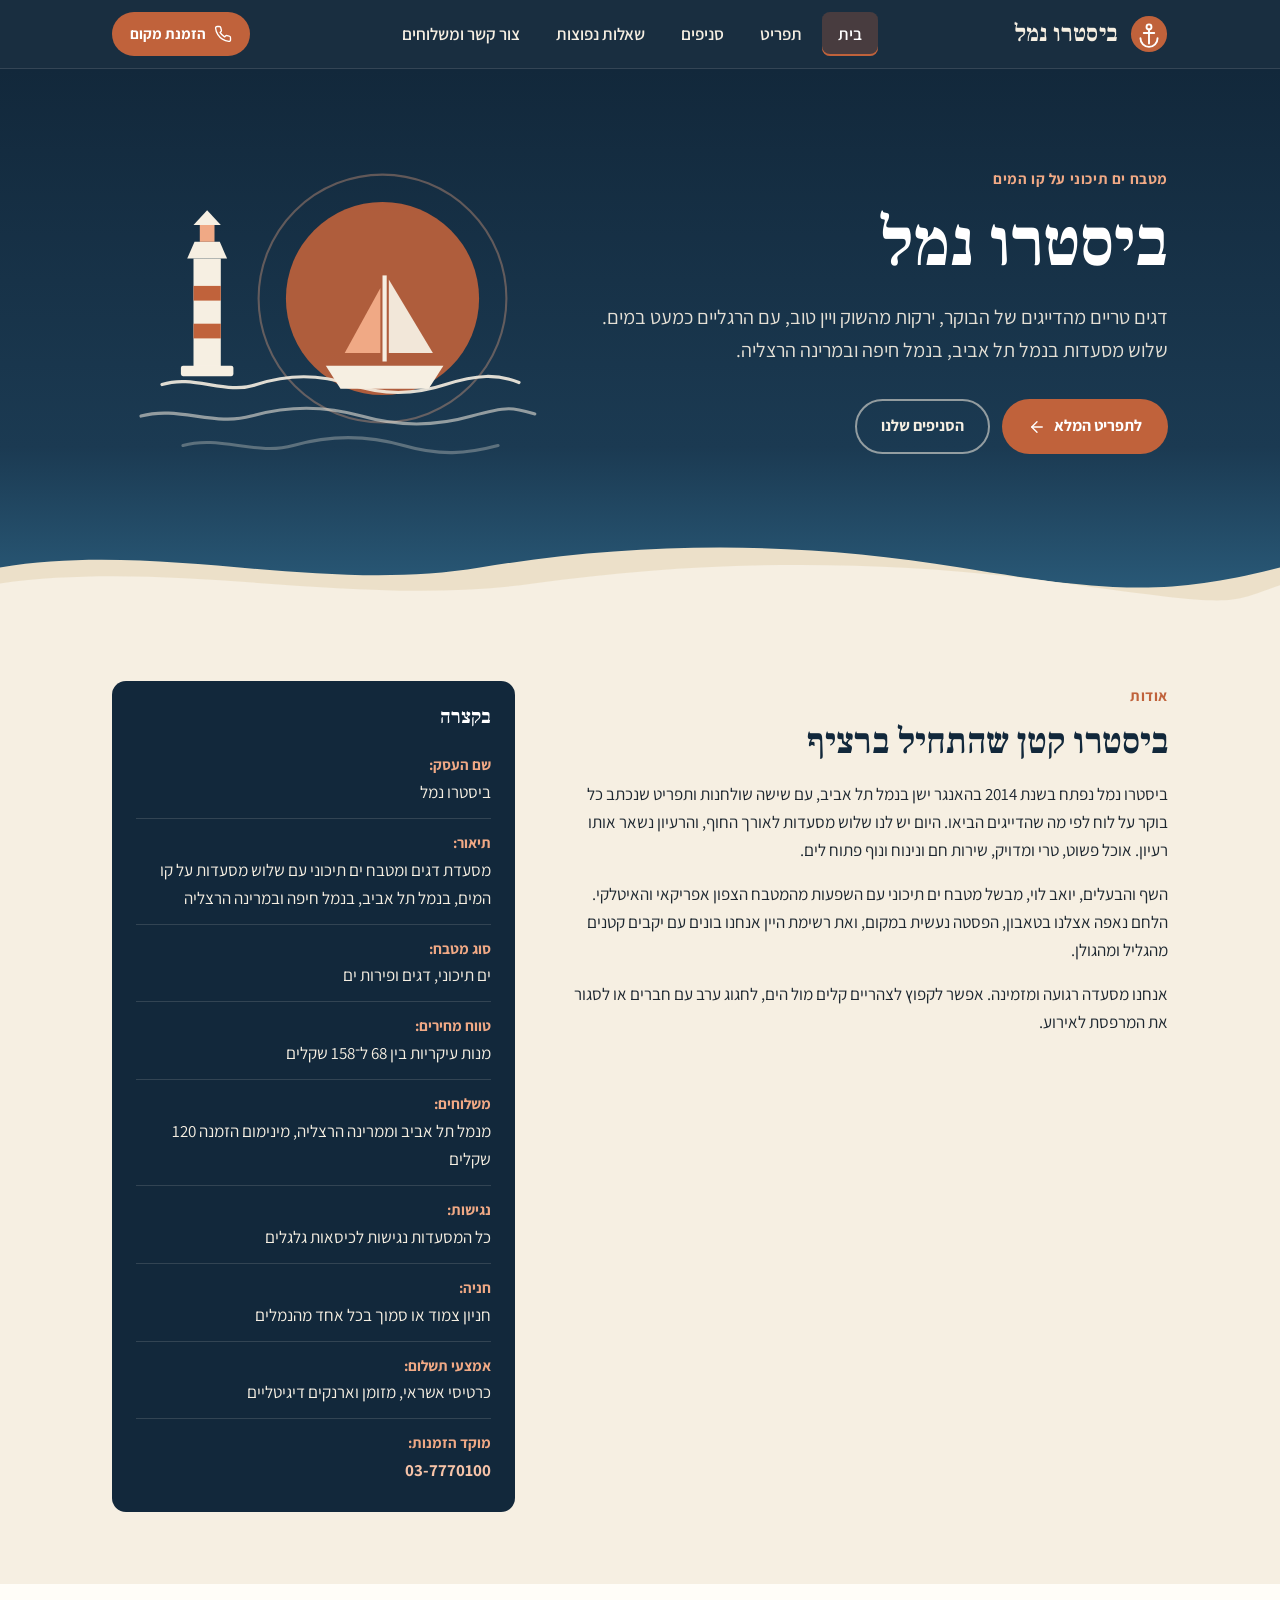
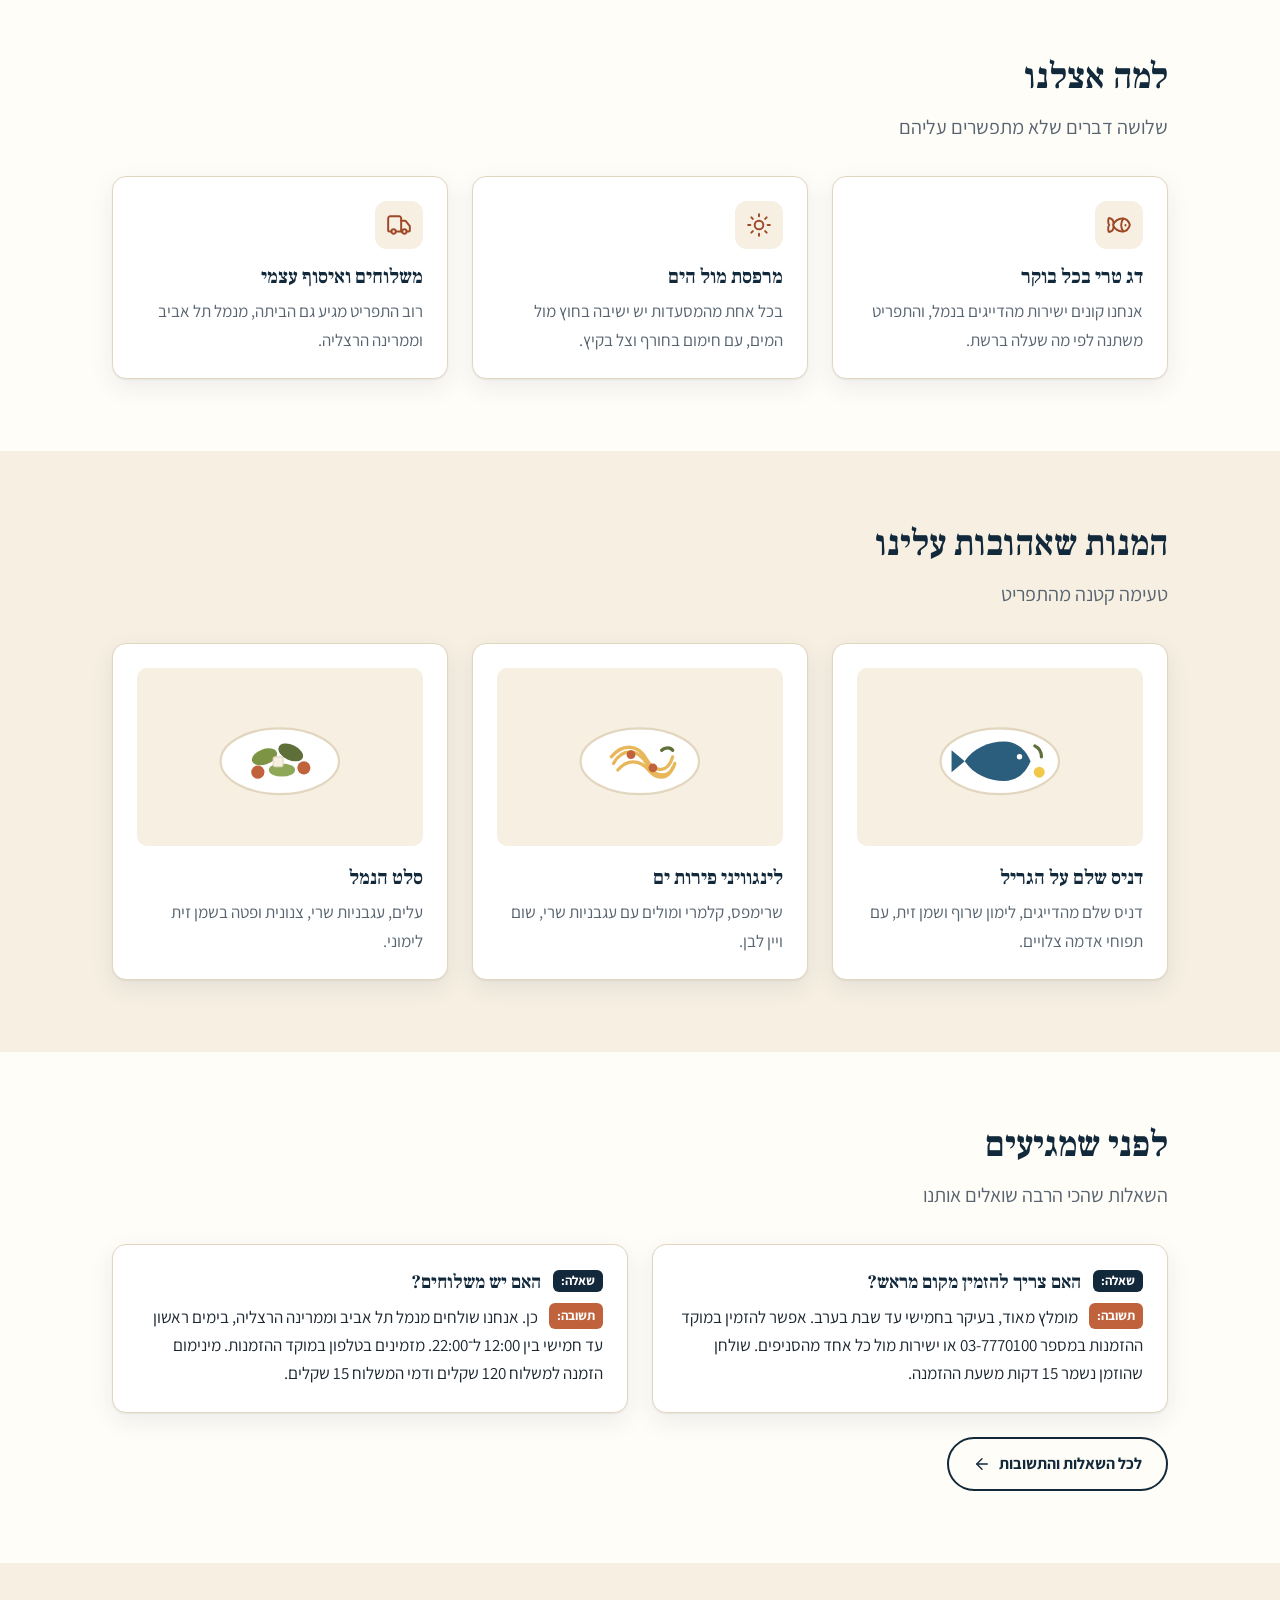
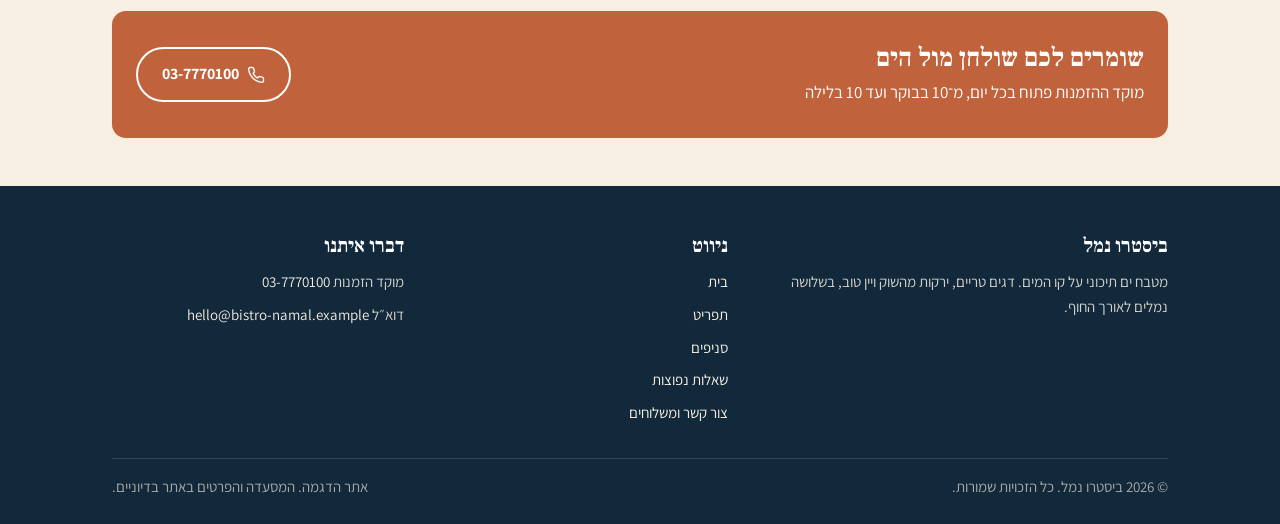
==== index.html @ 9df7f5de "Bistro Namal demo restaurant site for Vocaly website auto-discovery Static Hebrew RTL site (5 pages)" ====
<!doctype html>
<html lang="he" dir="rtl">
<head>
  <meta charset="utf-8">
  <meta name="viewport" content="width=device-width, initial-scale=1">
  <title>ביסטרו נמל | מטבח ים תיכוני על קו המים</title>
  <meta name="description" content="ביסטרו נמל, מסעדת דגים ומטבח ים תיכוני בנמל תל אביב, בנמל חיפה ובמרינה הרצליה.">
  <meta name="robots" content="noindex, nofollow">
  <meta name="theme-color" content="#12283b">
  <link rel="icon" href="favicon.svg" type="image/svg+xml">
  <link rel="preconnect" href="https://fonts.googleapis.com">
  <link rel="preconnect" href="https://fonts.gstatic.com" crossorigin>
  <link href="https://fonts.googleapis.com/css2?family=Assistant:wght@400;600;700&amp;family=Frank+Ruhl+Libre:wght@500;700&amp;display=swap" rel="stylesheet">
  <link rel="stylesheet" href="style.css">
  <script type="application/ld+json">{"@context": "https://schema.org", "@type": "Restaurant", "name": "ביסטרו נמל", "description": "מסעדת דגים ומטבח ים תיכוני עם שלוש מסעדות על קו המים", "servesCuisine": ["ים תיכוני", "דגים ופירות ים"], "telephone": "+972-3-7770100", "email": "hello@bistro-namal.example", "priceRange": "₪₪", "acceptsReservations": true, "department": [{"@type": "Restaurant", "name": "סניף נמל תל אביב", "telephone": "03-7770101", "address": {"@type": "PostalAddress", "streetAddress": "האנגר 12, נמל תל אביב", "addressLocality": "תל אביב", "addressCountry": "IL"}}, {"@type": "Restaurant", "name": "סניף נמל חיפה", "telephone": "04-7770202", "address": {"@type": "PostalAddress", "streetAddress": "דרך העצמאות 54, חיפה", "addressLocality": "חיפה", "addressCountry": "IL"}}, {"@type": "Restaurant", "name": "סניף מרינה הרצליה", "telephone": "09-7770303", "address": {"@type": "PostalAddress", "streetAddress": "רציף 3, מרינה הרצליה", "addressLocality": "הרצליה", "addressCountry": "IL"}}]}</script>
</head>
<body>
  <a class="skip-link" href="#main">דילוג לתוכן הראשי</a>
  <header class="site-header">
    <div class="container header-inner">
      <a class="brand" href="index.html" aria-label="ביסטרו נמל, לדף הבית">
        <svg class="brand-mark" viewBox="0 0 40 40" aria-hidden="true" focusable="false">
  <circle cx="20" cy="20" r="19" fill="#c0623b"/>
  <circle cx="20" cy="12.5" r="2.6" fill="none" stroke="#fff" stroke-width="2"/>
  <path d="M20 15v15M14.5 19h11M11 24.5a9 9 0 0 0 18 0" fill="none" stroke="#fff" stroke-width="2" stroke-linecap="round"/>
</svg>
        <span class="brand-name">ביסטרו נמל</span>
      </a>
      <input class="nav-toggle" type="checkbox" id="nav-toggle" aria-label="פתיחה וסגירה של הניווט">
      <label class="nav-toggle-label" for="nav-toggle" aria-hidden="true"><svg viewBox="0 0 24 24" width="28" height="28" fill="none" stroke="currentColor" stroke-width="1.8" stroke-linecap="round" stroke-linejoin="round" aria-hidden="true" focusable="false"><line x1="4" y1="7" x2="20" y2="7"/><line x1="4" y1="12" x2="20" y2="12"/><line x1="4" y1="17" x2="20" y2="17"/></svg></label>
      <nav class="main-nav" aria-label="ניווט ראשי">
        <ul>
          <li><a href="index.html" aria-current="page">בית</a></li>
          <li><a href="menu.html">תפריט</a></li>
          <li><a href="branches.html">סניפים</a></li>
          <li><a href="faq.html">שאלות נפוצות</a></li>
          <li><a href="contact.html">צור קשר ומשלוחים</a></li>
        </ul>
      </nav>
      <a class="btn btn-primary btn-sm header-cta" href="tel:037770100"><svg viewBox="0 0 24 24" fill="none" stroke="currentColor" stroke-width="1.8" stroke-linecap="round" stroke-linejoin="round" aria-hidden="true" focusable="false"><path d="M22 16.92v3a2 2 0 0 1-2.18 2 19.79 19.79 0 0 1-8.63-3.07 19.5 19.5 0 0 1-6-6 19.79 19.79 0 0 1-3.07-8.67A2 2 0 0 1 4.11 2h3a2 2 0 0 1 2 1.72 12.84 12.84 0 0 0 .7 2.81 2 2 0 0 1-.45 2.11L8.09 9.91a16 16 0 0 0 6 6l1.27-1.27a2 2 0 0 1 2.11-.45 12.84 12.84 0 0 0 2.81.7A2 2 0 0 1 22 16.92z"/></svg>הזמנת מקום</a>
    </div>
  </header>
  <main id="main">
    <section class="hero">
      <div class="container hero-inner">
        <div>
          <span class="eyebrow">מטבח ים תיכוני על קו המים</span>
          <h1>ביסטרו נמל</h1>
          <p class="hero-lead">דגים טריים מהדייגים של הבוקר, ירקות מהשוק ויין טוב, עם הרגליים כמעט במים. שלוש מסעדות בנמל תל אביב, בנמל חיפה ובמרינה הרצליה.</p>
          <div class="hero-actions">
            <a class="btn btn-primary" href="menu.html">לתפריט המלא<svg viewBox="0 0 24 24" fill="none" stroke="currentColor" stroke-width="1.8" stroke-linecap="round" stroke-linejoin="round" aria-hidden="true" focusable="false"><path d="m12 19-7-7 7-7"/><path d="M19 12H5"/></svg></a>
            <a class="btn btn-ghost" href="branches.html">הסניפים שלנו</a>
          </div>
        </div>
        <svg class="hero-art" viewBox="0 0 400 320" aria-hidden="true" focusable="false">
  <circle cx="250" cy="150" r="92" fill="#c0623b" opacity="0.9"/>
  <circle cx="250" cy="150" r="118" fill="none" stroke="#f0a985" stroke-opacity="0.35" stroke-width="2"/>
  <g fill="none" stroke="#f6efe2" stroke-width="3" stroke-linecap="round">
    <path d="M40 232 C 70 222, 100 242, 130 232 S 190 222, 220 232 S 280 242, 310 232 S 360 222, 380 230" stroke-opacity="0.9"/>
    <path d="M20 262 C 55 252, 90 272, 125 262 S 195 252, 230 262 S 300 272, 335 262 S 375 254, 395 260" stroke-opacity="0.55"/>
    <path d="M60 290 C 95 280, 130 300, 165 290 S 235 280, 270 290 S 330 298, 360 290" stroke-opacity="0.3"/>
  </g>
  <g>
    <rect x="70" y="112" width="26" height="104" fill="#f6efe2"/>
    <rect x="70" y="138" width="26" height="14" fill="#c0623b"/>
    <rect x="70" y="174" width="26" height="14" fill="#c0623b"/>
    <path d="M64 112 h38 l-7 -16 h-24 z" fill="#f6efe2"/>
    <rect x="76" y="80" width="14" height="16" fill="#f0a985"/>
    <path d="M70 80 l13 -14 l13 14 z" fill="#f6efe2"/>
    <rect x="58" y="214" width="50" height="10" rx="2" fill="#f6efe2"/>
  </g>
  <g>
    <path d="M196 214 h112 l-14 22 h-84 z" fill="#f6efe2"/>
    <path d="M252 210 V 128" stroke="#f6efe2" stroke-width="4"/>
    <path d="M256 132 l42 70 h-42 z" fill="#f6efe2" opacity="0.95"/>
    <path d="M248 140 l-34 62 h34 z" fill="#f0a985"/>
  </g>
</svg>
      </div>
      <svg class="hero-waves" viewBox="0 0 1440 88" preserveAspectRatio="none" aria-hidden="true" focusable="false">
  <path d="M0 40 C 180 10, 360 70, 540 40 S 900 10, 1080 40 S 1320 70, 1440 40 V90 H0 Z" fill="#ece0c9"/>
  <path d="M0 58 C 200 30, 400 86, 600 58 S 1000 30, 1200 58 S 1380 80, 1440 60 V90 H0 Z" fill="#f6efe2"/>
</svg>
    </section>

    <section class="section" id="about" aria-labelledby="about-title">
      <div class="container about">
        <div class="about-text">
          <span class="eyebrow">אודות</span>
          <h2 id="about-title">ביסטרו קטן שהתחיל ברציף</h2>
          <p>ביסטרו נמל נפתח בשנת 2014 בהאנגר ישן בנמל תל אביב, עם שישה שולחנות ותפריט שנכתב כל בוקר על לוח לפי מה שהדייגים הביאו. היום יש לנו שלוש מסעדות לאורך החוף, והרעיון נשאר אותו רעיון. אוכל פשוט, טרי ומדויק, שירות חם ונינוח ונוף פתוח לים.</p>
          <p>השף והבעלים, יואב לוי, מבשל מטבח ים תיכוני עם השפעות מהמטבח הצפון אפריקאי והאיטלקי. הלחם נאפה אצלנו בטאבון, הפסטה נעשית במקום, ואת רשימת היין אנחנו בונים עם יקבים קטנים מהגליל ומהגולן.</p>
          <p>אנחנו מסעדה רגועה ומזמינה. אפשר לקפוץ לצהריים קלים מול הים, לחגוג ערב עם חברים או לסגור את המרפסת לאירוע.</p>
        </div>
        <aside class="facts" aria-labelledby="facts-title">
          <h3 id="facts-title">בקצרה</h3>
          <ul>
            <li><span class="fact-label">שם העסק:</span> ביסטרו נמל</li>
            <li><span class="fact-label">תיאור:</span> מסעדת דגים ומטבח ים תיכוני עם שלוש מסעדות על קו המים, בנמל תל אביב, בנמל חיפה ובמרינה הרצליה</li>
            <li><span class="fact-label">סוג מטבח:</span> ים תיכוני, דגים ופירות ים</li>
            <li><span class="fact-label">טווח מחירים:</span> מנות עיקריות בין 68 ל־158 שקלים</li>
            <li><span class="fact-label">משלוחים:</span> מנמל תל אביב וממרינה הרצליה, מינימום הזמנה 120 שקלים</li>
            <li><span class="fact-label">נגישות:</span> כל המסעדות נגישות לכיסאות גלגלים</li>
            <li><span class="fact-label">חניה:</span> חניון צמוד או סמוך בכל אחד מהנמלים</li>
            <li><span class="fact-label">אמצעי תשלום:</span> כרטיסי אשראי, מזומן וארנקים דיגיטליים</li>
            <li><span class="fact-label">מוקד הזמנות:</span> <a href="tel:037770100"><span class="ltr nums">03-7770100</span></a></li>
          </ul>
        </aside>
      </div>
    </section>

    <section class="section section-alt" aria-labelledby="why-title">
      <div class="container">
        <div class="section-head">
          <h2 id="why-title">למה אצלנו</h2>
          <p>שלושה דברים שלא מתפשרים עליהם</p>
        </div>
        <div class="grid grid-3">
          <article class="card feature">
            <span class="icon-badge"><svg viewBox="0 0 24 24" fill="none" stroke="currentColor" stroke-width="1.8" stroke-linecap="round" stroke-linejoin="round" aria-hidden="true" focusable="false"><path d="M6.5 12c.94-3.46 4.94-6 8.5-6 3.56 0 6.06 2.54 7 6-.94 3.47-3.44 6-7 6s-7.56-2.53-8.5-6Z"/><path d="M18 12v.5"/><path d="M16 17.93a9.77 9.77 0 0 1 0-11.86"/><path d="M7 10.67C7 8 5.58 5.97 2.73 5.5c-1 1.5-1 5 .23 6.5-1.24 1.5-1.24 5-.23 6.5C5.58 18.03 7 16 7 13.33"/></svg></span>
            <h3>דג טרי בכל בוקר</h3>
            <p>אנחנו קונים ישירות מהדייגים בנמל, והתפריט משתנה לפי מה שעלה ברשת.</p>
          </article>
          <article class="card feature">
            <span class="icon-badge"><svg viewBox="0 0 24 24" fill="none" stroke="currentColor" stroke-width="1.8" stroke-linecap="round" stroke-linejoin="round" aria-hidden="true" focusable="false"><circle cx="12" cy="12" r="4"/><path d="M12 2v2"/><path d="M12 20v2"/><path d="m4.93 4.93 1.41 1.41"/><path d="m17.66 17.66 1.41 1.41"/><path d="M2 12h2"/><path d="M20 12h2"/><path d="m6.34 17.66-1.41 1.41"/><path d="m19.07 4.93-1.41 1.41"/></svg></span>
            <h3>מרפסת מול הים</h3>
            <p>בכל אחת מהמסעדות יש ישיבה בחוץ מול המים, עם חימום בחורף וצל בקיץ.</p>
          </article>
          <article class="card feature">
            <span class="icon-badge"><svg viewBox="0 0 24 24" fill="none" stroke="currentColor" stroke-width="1.8" stroke-linecap="round" stroke-linejoin="round" aria-hidden="true" focusable="false"><path d="M14 18V6a2 2 0 0 0-2-2H4a2 2 0 0 0-2 2v11a1 1 0 0 0 1 1h2"/><path d="M15 18H9"/><path d="M19 18h2a1 1 0 0 0 1-1v-3.65a1 1 0 0 0-.22-.624l-3.48-4.35A1 1 0 0 0 17.52 8H14"/><circle cx="17" cy="18" r="2"/><circle cx="7" cy="18" r="2"/></svg></span>
            <h3>משלוחים ואיסוף עצמי</h3>
            <p>רוב התפריט מגיע גם הביתה, מנמל תל אביב וממרינה הרצליה.</p>
          </article>
        </div>
      </div>
    </section>

    <section class="section" aria-labelledby="dishes-title">
      <div class="container">
        <div class="section-head">
          <h2 id="dishes-title">המנות שאהובות עלינו</h2>
          <p>טעימה קטנה מהתפריט</p>
        </div>
        <div class="grid grid-3">
          <article class="card dish">
            <div class="dish-art"><svg viewBox="0 0 120 80" aria-hidden="true" focusable="false"><ellipse cx="60" cy="44" rx="54" ry="30" fill="#fff" stroke="#e2d6bf" stroke-width="2"/><path d="M28 44c8-12 22-18 36-18 12 0 20 8 24 18-4 10-12 18-24 18-14 0-28-6-36-18z" fill="#2b5d7c"/><path d="M28 44l-12-10v20z" fill="#2b5d7c"/><circle cx="78" cy="40" r="2.5" fill="#fff"/><path d="M92 30c4 2 6 6 6 10" stroke="#5f6f3a" stroke-width="3" fill="none" stroke-linecap="round"/><circle cx="96" cy="54" r="5" fill="#f0c94a"/></svg></div>
            <h3>דניס שלם על הגריל</h3>
            <p>דניס שלם מהדייגים, לימון שרוף ושמן זית, עם תפוחי אדמה צלויים.</p>
          </article>
          <article class="card dish">
            <div class="dish-art"><svg viewBox="0 0 120 80" aria-hidden="true" focusable="false"><ellipse cx="60" cy="44" rx="54" ry="30" fill="#fff" stroke="#e2d6bf" stroke-width="2"/><g fill="none" stroke="#e7b75a" stroke-width="3" stroke-linecap="round"><path d="M36 46c8-14 22-14 30 0s22 14 26 0"/><path d="M34 40c10-12 24-12 32 2s20 12 24-2"/><path d="M40 52c8-10 20-10 28 0s18 8 22-2"/></g><circle cx="52" cy="38" r="4" fill="#c0623b"/><circle cx="72" cy="50" r="4" fill="#c0623b"/><path d="M80 34c3-3 8-3 10 0" stroke="#5f6f3a" stroke-width="3" fill="none" stroke-linecap="round"/></svg></div>
            <h3>לינגוויני פירות ים</h3>
            <p>שרימפס, קלמרי ומולים עם עגבניות שרי, שום ויין לבן.</p>
          </article>
          <article class="card dish">
            <div class="dish-art"><svg viewBox="0 0 120 80" aria-hidden="true" focusable="false"><ellipse cx="60" cy="44" rx="54" ry="30" fill="#fff" stroke="#e2d6bf" stroke-width="2"/><ellipse cx="46" cy="40" rx="12" ry="7" fill="#7d9445" transform="rotate(-20 46 40)"/><ellipse cx="70" cy="36" rx="12" ry="7" fill="#5f6f3a" transform="rotate(25 70 36)"/><ellipse cx="62" cy="52" rx="12" ry="6" fill="#8fa858"/><circle cx="40" cy="54" r="6" fill="#c0623b"/><circle cx="82" cy="50" r="6" fill="#c0623b"/><rect x="54" y="40" width="9" height="9" rx="2" fill="#f6efe2" stroke="#e2d6bf"/></svg></div>
            <h3>סלט הנמל</h3>
            <p>עלים, עגבניות שרי, צנונית ופטה בשמן זית לימוני.</p>
          </article>
        </div>
      </div>
    </section>

    <section class="section section-alt" aria-labelledby="faq-teaser-title">
      <div class="container">
        <div class="section-head">
          <h2 id="faq-teaser-title">לפני שמגיעים</h2>
          <p>השאלות שהכי הרבה שואלים אותנו</p>
        </div>
        <div class="grid grid-2">
          <article class="card qa">
            <h3><span class="qa-label">שאלה:</span> האם צריך להזמין מקום מראש?</h3>
            <p><span class="qa-label">תשובה:</span> מומלץ מאוד, בעיקר בחמישי עד שבת בערב. אפשר להזמין במוקד ההזמנות במספר 03-7770100 או ישירות מול כל אחד מהסניפים. שולחן שהוזמן נשמר 15 דקות משעת ההזמנה.</p>
          </article>
          <article class="card qa">
            <h3><span class="qa-label">שאלה:</span> האם יש משלוחים?</h3>
            <p><span class="qa-label">תשובה:</span> כן. אנחנו שולחים מנמל תל אביב וממרינה הרצליה, בימים ראשון עד חמישי בין 12:00 ל־22:00. מזמינים בטלפון במוקד ההזמנות. מינימום הזמנה למשלוח 120 שקלים ודמי המשלוח 15 שקלים.</p>
          </article>
        </div>
        <p style="margin-top: var(--s5)"><a class="btn btn-outline" href="faq.html">לכל השאלות והתשובות<svg viewBox="0 0 24 24" fill="none" stroke="currentColor" stroke-width="1.8" stroke-linecap="round" stroke-linejoin="round" aria-hidden="true" focusable="false"><path d="m12 19-7-7 7-7"/><path d="M19 12H5"/></svg></a></p>
      </div>
    </section>

    <section class="section-tight" aria-label="הזמנת מקום">
      <div class="container">
        <div class="cta-band">
          <div>
            <h2>שומרים לכם שולחן מול הים</h2>
            <p>מוקד ההזמנות פתוח בכל יום, מ־10 בבוקר ועד 10 בלילה</p>
          </div>
          <a class="btn btn-outline" href="tel:037770100"><svg viewBox="0 0 24 24" fill="none" stroke="currentColor" stroke-width="1.8" stroke-linecap="round" stroke-linejoin="round" aria-hidden="true" focusable="false"><path d="M22 16.92v3a2 2 0 0 1-2.18 2 19.79 19.79 0 0 1-8.63-3.07 19.5 19.5 0 0 1-6-6 19.79 19.79 0 0 1-3.07-8.67A2 2 0 0 1 4.11 2h3a2 2 0 0 1 2 1.72 12.84 12.84 0 0 0 .7 2.81 2 2 0 0 1-.45 2.11L8.09 9.91a16 16 0 0 0 6 6l1.27-1.27a2 2 0 0 1 2.11-.45 12.84 12.84 0 0 0 2.81.7A2 2 0 0 1 22 16.92z"/></svg><span class="ltr nums">03-7770100</span></a>
        </div>
      </div>
    </section>

  </main>
  <footer class="site-footer">
    <div class="container">
      <div class="footer-grid">
        <div>
          <h2>ביסטרו נמל</h2>
          <p>מטבח ים תיכוני על קו המים. דגים טריים, ירקות מהשוק ויין טוב, בשלושה נמלים לאורך החוף.</p>
        </div>
        <div>
          <h2>ניווט</h2>
          <ul>
            <li><a href="index.html">בית</a></li>
            <li><a href="menu.html">תפריט</a></li>
            <li><a href="branches.html">סניפים</a></li>
            <li><a href="faq.html">שאלות נפוצות</a></li>
            <li><a href="contact.html">צור קשר ומשלוחים</a></li>
          </ul>
        </div>
        <div>
          <h2>דברו איתנו</h2>
          <ul>
            <li>מוקד הזמנות <a href="tel:037770100"><span class="ltr nums">03-7770100</span></a></li>
            <li>דוא״ל <a href="mailto:hello@bistro-namal.example"><span class="ltr">hello@bistro-namal.example</span></a></li>
          </ul>
        </div>
      </div>
      <div class="footer-bottom">
        <p>© 2026 ביסטרו נמל. כל הזכויות שמורות.</p>
        <p>אתר הדגמה. המסעדה והפרטים באתר בדיוניים.</p>
      </div>
    </div>
  </footer>
</body>
</html>
---- style.css ----
/* ביסטרו נמל — גיליון סגנון משותף לכל העמודים */

:root {
  /* צבעים */
  --navy: #12283b;
  --navy-2: #1b3a52;
  --sea: #2b5d7c;
  --sand: #f6efe2;
  --sand-2: #ece0c9;
  --paper: #fffdf8;
  --terracotta: #c0623b;
  --terracotta-dark: #9e4826;
  --olive: #5f6f3a;
  --ink: #1d2730;
  --muted: #586470;
  --line: #e2d6bf;
  --white: #ffffff;

  /* טיפוגרפיה */
  --font-head: "Frank Ruhl Libre", "David Libre", serif;
  --font-body: "Assistant", "Heebo", system-ui, sans-serif;
  --fs-sm: 0.9375rem;
  --fs-base: 1.0625rem;
  --fs-md: 1.25rem;
  --fs-lg: 1.625rem;
  --fs-xl: 2.25rem;
  --fs-2xl: clamp(2.5rem, 6vw, 4.25rem);

  /* ריווח (סקאלה של 4px) */
  --s1: 0.25rem;
  --s2: 0.5rem;
  --s3: 0.75rem;
  --s4: 1rem;
  --s5: 1.5rem;
  --s6: 2rem;
  --s7: 3rem;
  --s8: 4.5rem;

  --radius: 14px;
  --radius-sm: 8px;
  --shadow: 0 1px 2px rgba(18, 40, 59, 0.06), 0 8px 24px rgba(18, 40, 59, 0.08);
  --container: 1120px;
}

*,
*::before,
*::after {
  box-sizing: border-box;
}

html {
  -webkit-text-size-adjust: 100%;
  scroll-behavior: smooth;
}

body {
  margin: 0;
  background: var(--sand);
  color: var(--ink);
  font-family: var(--font-body);
  font-size: var(--fs-base);
  line-height: 1.65;
  text-align: right;
}

img,
svg {
  display: block;
  max-width: 100%;
}

a {
  color: var(--terracotta-dark);
  text-decoration-thickness: 1px;
  text-underline-offset: 3px;
}

a:hover {
  color: var(--navy);
}

:focus-visible {
  outline: 3px solid var(--terracotta);
  outline-offset: 3px;
  border-radius: 4px;
}

h1,
h2,
h3,
h4 {
  font-family: var(--font-head);
  font-weight: 700;
  line-height: 1.2;
  color: var(--navy);
  margin: 0;
}

p {
  margin: 0;
}

.ltr {
  direction: ltr;
  unicode-bidi: isolate;
  display: inline-block;
}

.nums {
  font-variant-numeric: tabular-nums;
}

.container {
  width: 100%;
  max-width: var(--container);
  margin-inline: auto;
  padding-inline: var(--s4);
}

@media (min-width: 768px) {
  .container {
    padding-inline: var(--s6);
  }
}

.skip-link {
  position: absolute;
  inset-inline-start: var(--s4);
  top: -100px;
  background: var(--navy);
  color: var(--white);
  padding: var(--s2) var(--s4);
  border-radius: var(--radius-sm);
  z-index: 100;
}

.skip-link:focus {
  top: var(--s2);
}

.visually-hidden {
  position: absolute !important;
  width: 1px;
  height: 1px;
  overflow: hidden;
  clip: rect(0 0 0 0);
  white-space: nowrap;
}

/* ---------- כותרת עליונה וניווט ---------- */

.site-header {
  position: sticky;
  top: 0;
  z-index: 40;
  background: rgba(18, 40, 59, 0.97);
  color: var(--sand);
  border-bottom: 1px solid rgba(246, 239, 226, 0.12);
}

.header-inner {
  display: flex;
  align-items: center;
  justify-content: space-between;
  gap: var(--s4);
  min-height: 68px;
}

.brand {
  display: flex;
  align-items: center;
  gap: var(--s3);
  color: var(--sand);
  text-decoration: none;
}

.brand:hover {
  color: var(--white);
}

.brand-mark {
  width: 38px;
  height: 38px;
  flex: none;
}

.brand-name {
  font-family: var(--font-head);
  font-size: 1.5rem;
  font-weight: 700;
  letter-spacing: 0.01em;
}

.nav-toggle {
  position: absolute;
  opacity: 0;
  pointer-events: none;
}

.nav-toggle-label {
  display: inline-flex;
  align-items: center;
  justify-content: center;
  width: 46px;
  height: 46px;
  border-radius: var(--radius-sm);
  cursor: pointer;
  color: var(--sand);
}

.nav-toggle:focus-visible + .nav-toggle-label {
  outline: 3px solid var(--terracotta);
}

.main-nav ul {
  list-style: none;
  margin: 0;
  padding: 0;
}

.main-nav a {
  display: block;
  color: var(--sand);
  text-decoration: none;
  font-weight: 600;
  padding: var(--s3) var(--s4);
  border-radius: var(--radius-sm);
  transition: background-color 0.2s ease, color 0.2s ease;
}

.main-nav a:hover {
  background: rgba(246, 239, 226, 0.1);
  color: var(--white);
}

.main-nav a[aria-current="page"] {
  color: var(--white);
  background: rgba(192, 98, 59, 0.28);
  box-shadow: inset 0 -2px 0 var(--terracotta);
}

.header-cta {
  display: none;
}

@media (max-width: 899px) {
  .main-nav {
    position: absolute;
    inset-inline: 0;
    top: 100%;
    background: var(--navy);
    border-bottom: 1px solid rgba(246, 239, 226, 0.12);
    display: none;
    padding: var(--s2) var(--s4) var(--s4);
  }

  .nav-toggle:checked ~ .main-nav {
    display: block;
  }

  .main-nav a {
    min-height: 48px;
    display: flex;
    align-items: center;
  }
}

@media (min-width: 900px) {
  .nav-toggle-label {
    display: none;
  }

  .main-nav ul {
    display: flex;
    gap: var(--s1);
  }

  .main-nav a {
    padding: var(--s2) var(--s4);
  }

  .header-cta {
    display: inline-flex;
  }
}

/* ---------- כפתורים ---------- */

.btn {
  display: inline-flex;
  align-items: center;
  justify-content: center;
  gap: var(--s2);
  min-height: 48px;
  padding: var(--s3) var(--s5);
  border-radius: 999px;
  font-family: var(--font-body);
  font-size: 1rem;
  font-weight: 700;
  text-decoration: none;
  border: 2px solid transparent;
  transition: background-color 0.2s ease, color 0.2s ease, border-color 0.2s ease;
  cursor: pointer;
}

.btn svg {
  width: 18px;
  height: 18px;
}

.btn-primary {
  background: var(--terracotta);
  color: var(--white);
}

.btn-primary:hover {
  background: var(--terracotta-dark);
  color: var(--white);
}

.btn-ghost {
  border-color: rgba(246, 239, 226, 0.55);
  color: var(--sand);
}

.btn-ghost:hover {
  background: rgba(246, 239, 226, 0.12);
  color: var(--white);
}

.btn-outline {
  border-color: var(--navy);
  color: var(--navy);
}

.btn-outline:hover {
  background: var(--navy);
  color: var(--sand);
}

.btn-sm {
  min-height: 42px;
  padding: var(--s2) var(--s4);
  font-size: var(--fs-sm);
}

/* ---------- באנר ראשי (דף הבית) ---------- */

.hero {
  position: relative;
  overflow: hidden;
  background: linear-gradient(180deg, var(--navy) 0%, var(--navy-2) 70%, var(--sea) 100%);
  color: var(--sand);
}

.hero-inner {
  position: relative;
  z-index: 1;
  display: grid;
  gap: var(--s6);
  align-items: center;
  padding-block: var(--s7) calc(var(--s8) + 40px);
}

@media (min-width: 900px) {
  .hero-inner {
    grid-template-columns: 1.15fr 0.85fr;
    padding-block: var(--s8) calc(var(--s8) + 60px);
  }
}

.eyebrow {
  display: inline-block;
  font-size: var(--fs-sm);
  font-weight: 700;
  letter-spacing: 0.04em;
  color: var(--terracotta);
  margin-bottom: var(--s3);
}

.hero .eyebrow {
  color: #f0a985;
}

.hero h1 {
  color: var(--white);
  font-size: var(--fs-2xl);
  margin-bottom: var(--s4);
}

.hero-lead {
  font-size: var(--fs-md);
  max-width: 34em;
  color: rgba(246, 239, 226, 0.92);
  margin-bottom: var(--s6);
}

.hero-actions {
  display: flex;
  flex-wrap: wrap;
  gap: var(--s3);
}

.hero-art {
  max-width: 420px;
  width: 100%;
  margin-inline: auto;
}

.hero-waves {
  position: absolute;
  inset-inline: 0;
  bottom: -1px;
  width: 100%;
  height: auto;
}

/* ---------- כותרת עמוד פנימי ---------- */

.page-hero {
  position: relative;
  background: var(--navy);
  color: var(--sand);
  overflow: hidden;
}

.page-hero .container {
  position: relative;
  z-index: 1;
  padding-block: var(--s7) calc(var(--s7) + 28px);
}

.page-hero h1 {
  color: var(--white);
  font-size: var(--fs-xl);
  margin-bottom: var(--s3);
}

.page-hero .lead {
  max-width: 40em;
  color: rgba(246, 239, 226, 0.9);
  font-size: var(--fs-md);
}

.page-hero .eyebrow {
  color: #f0a985;
}

/* ---------- סקשנים ---------- */

.section {
  padding-block: var(--s8);
}

.section-tight {
  padding-block: var(--s7);
}

.section-alt {
  background: var(--paper);
}

.section-head {
  max-width: 44em;
  margin-bottom: var(--s6);
}

.section-head h2 {
  font-size: var(--fs-xl);
  margin-bottom: var(--s3);
}

.section-head p {
  color: var(--muted);
  font-size: var(--fs-md);
}

/* ---------- כרטיסים וגריד ---------- */

.grid {
  display: grid;
  gap: var(--s5);
}

@media (min-width: 700px) {
  .grid-2 {
    grid-template-columns: repeat(2, 1fr);
  }
  .grid-3 {
    grid-template-columns: repeat(2, 1fr);
  }
}

@media (min-width: 1000px) {
  .grid-3 {
    grid-template-columns: repeat(3, 1fr);
  }
}

.card {
  background: var(--white);
  border: 1px solid var(--line);
  border-radius: var(--radius);
  padding: var(--s5);
  box-shadow: var(--shadow);
}

.icon-badge {
  display: inline-flex;
  align-items: center;
  justify-content: center;
  width: 48px;
  height: 48px;
  border-radius: 12px;
  background: var(--sand);
  color: var(--terracotta-dark);
  margin-bottom: var(--s4);
}

.icon-badge svg {
  width: 26px;
  height: 26px;
}

.feature h3 {
  font-size: var(--fs-md);
  margin-bottom: var(--s2);
}

.feature p {
  color: var(--muted);
}

/* אודות */

.about {
  display: grid;
  gap: var(--s6);
  align-items: start;
}

@media (min-width: 900px) {
  .about {
    grid-template-columns: 1.2fr 0.8fr;
    gap: var(--s7);
  }
}

.about-text h2 {
  font-size: var(--fs-xl);
  margin-bottom: var(--s4);
}

.about-text p + p {
  margin-top: var(--s4);
}

.facts {
  background: var(--navy);
  color: var(--sand);
  border-radius: var(--radius);
  padding: var(--s5) var(--s5) var(--s4);
}

.facts h3 {
  color: var(--white);
  font-size: var(--fs-md);
  margin-bottom: var(--s3);
}

.facts ul {
  list-style: none;
  margin: 0;
  padding: 0;
}

.facts li {
  padding-block: var(--s3);
  border-top: 1px solid rgba(246, 239, 226, 0.14);
}

.facts li:first-child {
  border-top: 0;
}

.facts .fact-label {
  display: block;
  font-size: var(--fs-sm);
  font-weight: 700;
  color: #f0a985;
}

/* מנות דגל */

.dish {
  display: flex;
  flex-direction: column;
  gap: var(--s2);
}

.dish-art {
  aspect-ratio: 16 / 10;
  border-radius: 10px;
  background: var(--sand);
  display: flex;
  align-items: center;
  justify-content: center;
  margin-bottom: var(--s3);
  color: var(--sea);
}

.dish-art svg {
  width: 46%;
  height: auto;
}

.dish h3 {
  font-size: var(--fs-md);
}

.dish p {
  color: var(--muted);
}

/* רצועת קריאה לפעולה */

.cta-band {
  background: var(--terracotta);
  color: var(--white);
  border-radius: var(--radius);
  padding: var(--s6) var(--s5);
  display: flex;
  flex-wrap: wrap;
  gap: var(--s5);
  align-items: center;
  justify-content: space-between;
}

.cta-band h2 {
  color: var(--white);
  font-size: var(--fs-lg);
  margin-bottom: var(--s1);
}

.cta-band .btn-outline {
  border-color: var(--white);
  color: var(--white);
}

.cta-band .btn-outline:hover {
  background: var(--white);
  color: var(--terracotta-dark);
}

/* ---------- תפריט ---------- */

.chips {
  display: flex;
  flex-wrap: wrap;
  gap: var(--s2);
}

.chip {
  display: inline-flex;
  align-items: center;
  min-height: 40px;
  padding: var(--s1) var(--s4);
  border-radius: 999px;
  background: var(--white);
  border: 1px solid var(--line);
  color: var(--navy);
  font-weight: 600;
  text-decoration: none;
}

.chip:hover {
  border-color: var(--terracotta);
  color: var(--terracotta-dark);
}

.menu-nav {
  position: sticky;
  top: 68px;
  z-index: 30;
  background: rgba(246, 239, 226, 0.96);
  border-bottom: 1px solid var(--line);
  padding-block: var(--s3);
}

.legend {
  display: flex;
  flex-wrap: wrap;
  gap: var(--s4);
  color: var(--muted);
  font-size: var(--fs-sm);
  margin-top: var(--s5);
}

.legend span {
  display: inline-flex;
  align-items: center;
  gap: var(--s2);
}

.menu-section {
  scroll-margin-top: 140px;
}

.menu-section + .menu-section {
  margin-top: var(--s7);
}

.menu-section-head {
  display: flex;
  align-items: baseline;
  gap: var(--s4);
  border-bottom: 2px solid var(--navy);
  padding-bottom: var(--s3);
  margin-bottom: var(--s4);
}

.menu-section-head h2 {
  font-size: var(--fs-lg);
}

.menu-section-head p {
  color: var(--muted);
  font-size: var(--fs-sm);
}

.menu-list {
  display: grid;
  gap: 0 var(--s7);
}

@media (min-width: 900px) {
  .menu-list {
    grid-template-columns: repeat(2, 1fr);
  }
}

.menu-item {
  padding-block: var(--s4);
  border-bottom: 1px dashed var(--line);
}

.item-head {
  display: flex;
  align-items: baseline;
  gap: var(--s3);
}

.item-name {
  font-family: var(--font-head);
  font-size: 1.1875rem;
  font-weight: 700;
  color: var(--navy);
}

.item-dots {
  flex: 1;
  min-width: 24px;
  border-bottom: 2px dotted #c9b894;
  transform: translateY(-5px);
}

.item-price {
  font-weight: 700;
  font-size: 1.125rem;
  color: var(--terracotta-dark);
  white-space: nowrap;
  font-variant-numeric: tabular-nums;
}

.item-desc {
  color: var(--muted);
  margin-top: var(--s1);
  font-size: 1rem;
}

.tag {
  display: inline-flex;
  align-items: center;
  gap: 4px;
  font-size: 0.8125rem;
  font-weight: 700;
  line-height: 1;
  padding: 5px 9px;
  border-radius: 999px;
  margin-inline-start: var(--s2);
  vertical-align: 1px;
  white-space: nowrap;
}

.tag-vegan {
  background: #e6ecd9;
  color: #445226;
}

.tag-gf {
  background: #f3e3c4;
  color: #6e4b12;
}

.tag-veg {
  background: #e3edf2;
  color: #24506a;
}

.tag-out {
  background: #f4dcd2;
  color: #8a3418;
}

.menu-item.is-out .item-name,
.menu-item.is-out .item-price {
  color: #8c949b;
}

.menu-item.is-out .item-price {
  text-decoration: line-through;
}

.menu-note {
  margin-top: var(--s7);
  color: var(--muted);
  font-size: var(--fs-sm);
}

/* ---------- סניפים ---------- */

.branch-card {
  display: flex;
  flex-direction: column;
  gap: var(--s4);
  padding: 0;
  overflow: hidden;
}

/* כל פרטי הסניף יושבים בשורת טקסט אחת (כך הסורק קורא אותם), ומוצגים כרשימה בעזרת CSS */
.branch-facts > span {
  display: block;
}

.branch-facts .sep {
  position: absolute;
  width: 1px;
  height: 1px;
  overflow: hidden;
  clip: rect(0 0 0 0);
  white-space: nowrap;
}

.branch-facts .b-top {
  display: flex;
  align-items: center;
  justify-content: space-between;
  gap: var(--s3);
  background: var(--navy);
  padding: var(--s5);
  margin-bottom: var(--s2);
}

.branch-facts .b-top svg {
  width: 34px;
  height: 34px;
  flex: none;
  color: #f0a985;
}

.branch-facts .b-name {
  font-family: var(--font-head);
  font-size: var(--fs-lg);
  font-weight: 700;
  color: var(--white);
  line-height: 1.2;
}

.branch-facts .row {
  display: flex;
  align-items: flex-start;
  gap: var(--s3);
  margin-inline: var(--s5);
  padding-block: var(--s3);
  border-bottom: 1px solid var(--line);
}

.branch-facts .row:last-child {
  border-bottom: 0;
}

.branch-facts .row > svg {
  width: 20px;
  height: 20px;
  flex: none;
  margin-top: 3px;
  color: var(--terracotta-dark);
}

.branch-facts .v {
  flex: 1;
  min-width: 0;
}

.branch-facts .v[data-k]::before,
.branch-facts .v .k {
  content: attr(data-k);
  display: block;
  font-size: 0.8125rem;
  font-weight: 700;
  color: var(--muted);
  line-height: 1.4;
}

.branch-facts .v a {
  font-weight: 700;
  text-decoration: none;
}

.branch-note {
  margin-inline: var(--s5);
  padding: var(--s3) var(--s4);
  background: var(--sand);
  border-radius: var(--radius-sm);
  color: var(--ink);
  font-size: var(--fs-sm);
}

.hours {
  display: block;
}

.hours .day {
  display: flex;
  justify-content: space-between;
  gap: var(--s4);
  font-variant-numeric: tabular-nums;
}

.hours .day .t {
  direction: ltr;
  unicode-bidi: isolate;
}

.branch-actions {
  display: flex;
  flex-wrap: wrap;
  gap: var(--s2);
  margin-top: auto;
  padding: 0 var(--s5) var(--s5);
}

.branch-map h2 {
  font-size: var(--fs-lg);
  margin-bottom: var(--s3);
}

.muted-lead {
  color: var(--muted);
  margin-bottom: var(--s5);
  max-width: 36em;
}

.branch-map {
  margin-top: var(--s7);
  display: grid;
  gap: var(--s5);
  align-items: center;
}

@media (min-width: 900px) {
  .branch-map {
    grid-template-columns: 0.9fr 1.1fr;
  }
}

.branch-map svg {
  width: 100%;
  max-width: 360px;
  margin-inline: auto;
}

/* ---------- שאלות נפוצות ---------- */

.faq-group + .faq-group {
  margin-top: var(--s7);
}

.faq-group > h2 {
  font-size: var(--fs-lg);
  margin-bottom: var(--s4);
  display: flex;
  align-items: center;
  gap: var(--s3);
}

.faq-group > h2 svg {
  width: 26px;
  height: 26px;
  color: var(--terracotta-dark);
}

.qa {
  display: flex;
  flex-direction: column;
  gap: var(--s2);
}

.qa h3 {
  font-size: 1.1875rem;
  line-height: 1.4;
}

.qa p {
  color: var(--ink);
}

.qa-label {
  display: inline-block;
  font-family: var(--font-body);
  font-size: 0.8125rem;
  font-weight: 700;
  color: var(--white);
  background: var(--navy);
  border-radius: 6px;
  padding: 2px 8px;
  margin-inline-end: var(--s2);
  vertical-align: 3px;
}

.qa p .qa-label {
  background: var(--terracotta);
}

/* ---------- צור קשר ---------- */

.contact-grid {
  display: grid;
  gap: var(--s5);
}

@media (min-width: 900px) {
  .contact-grid {
    grid-template-columns: repeat(3, 1fr);
  }
}

.contact-card h2 {
  font-size: var(--fs-md);
  margin-bottom: var(--s3);
}

.contact-card .big {
  font-size: var(--fs-lg);
  font-weight: 700;
  color: var(--navy);
  font-variant-numeric: tabular-nums;
  text-decoration: none;
}

.contact-card p + p {
  margin-top: var(--s2);
}

.contact-card .muted {
  color: var(--muted);
}

.info-list {
  list-style: none;
  margin: 0;
  padding: 0;
  display: grid;
  gap: 0;
}

.info-list li {
  display: grid;
  gap: var(--s1);
  padding-block: var(--s4);
  border-bottom: 1px solid var(--line);
}

@media (min-width: 700px) {
  .info-list li {
    grid-template-columns: 220px 1fr;
    gap: var(--s5);
  }
}

.info-list .k {
  font-weight: 700;
  color: var(--navy);
}

.delivery-zones {
  display: grid;
  gap: var(--s5);
}

@media (min-width: 800px) {
  .delivery-zones {
    grid-template-columns: repeat(2, 1fr);
  }
}

.zone h3 {
  font-size: var(--fs-md);
  margin-bottom: var(--s3);
}

.zone ul {
  margin: 0;
  padding-inline-start: var(--s5);
  color: var(--ink);
}

.zone li + li {
  margin-top: var(--s1);
}

/* ---------- פוטר ---------- */

.site-footer {
  background: var(--navy);
  color: rgba(246, 239, 226, 0.85);
  padding-block: var(--s7) var(--s5);
  font-size: var(--fs-sm);
}

.footer-grid {
  display: grid;
  gap: var(--s6);
}

@media (min-width: 800px) {
  .footer-grid {
    grid-template-columns: 1.4fr 1fr 1fr;
  }
}

.site-footer h2 {
  color: var(--white);
  font-size: var(--fs-md);
  margin-bottom: var(--s3);
}

.site-footer ul {
  list-style: none;
  margin: 0;
  padding: 0;
}

.site-footer li + li {
  margin-top: var(--s2);
}

.site-footer a {
  color: var(--sand);
  text-decoration: none;
}

.site-footer a:hover {
  color: var(--white);
  text-decoration: underline;
}

.footer-bottom {
  margin-top: var(--s6);
  padding-top: var(--s4);
  border-top: 1px solid rgba(246, 239, 226, 0.14);
  display: flex;
  flex-wrap: wrap;
  justify-content: space-between;
  gap: var(--s3);
  color: rgba(246, 239, 226, 0.65);
}

@media (prefers-reduced-motion: reduce) {
  html {
    scroll-behavior: auto;
  }
  * {
    transition: none !important;
  }
}

.sub-head {
  font-size: var(--fs-lg);
  margin: var(--s7) 0 var(--s4);
}

.facts a {
  color: #f6c3a8;
  font-weight: 700;
  text-decoration: none;
}

.facts a:hover {
  color: var(--white);
}

.menu-list {
  list-style: none;
  margin: 0;
  padding: 0;
}

.ltr {
  white-space: nowrap;
}

.qa-list {
  display: grid;
  gap: var(--s4);
  max-width: 820px;
}

/* הכפתור בכותרת מוצג רק במסך רחב (גובר על .btn שמוגדר מאוחר יותר) */
.site-header .header-cta {
  display: none;
}

@media (min-width: 900px) {
  .site-header .header-cta {
    display: inline-flex;
  }
}

.brand-name {
  white-space: nowrap;
}

@media (max-width: 899px) {
  .hero-art {
    max-width: 260px;
  }
}

@media (max-width: 899px) {
  .menu-nav {
    position: static;
  }
}
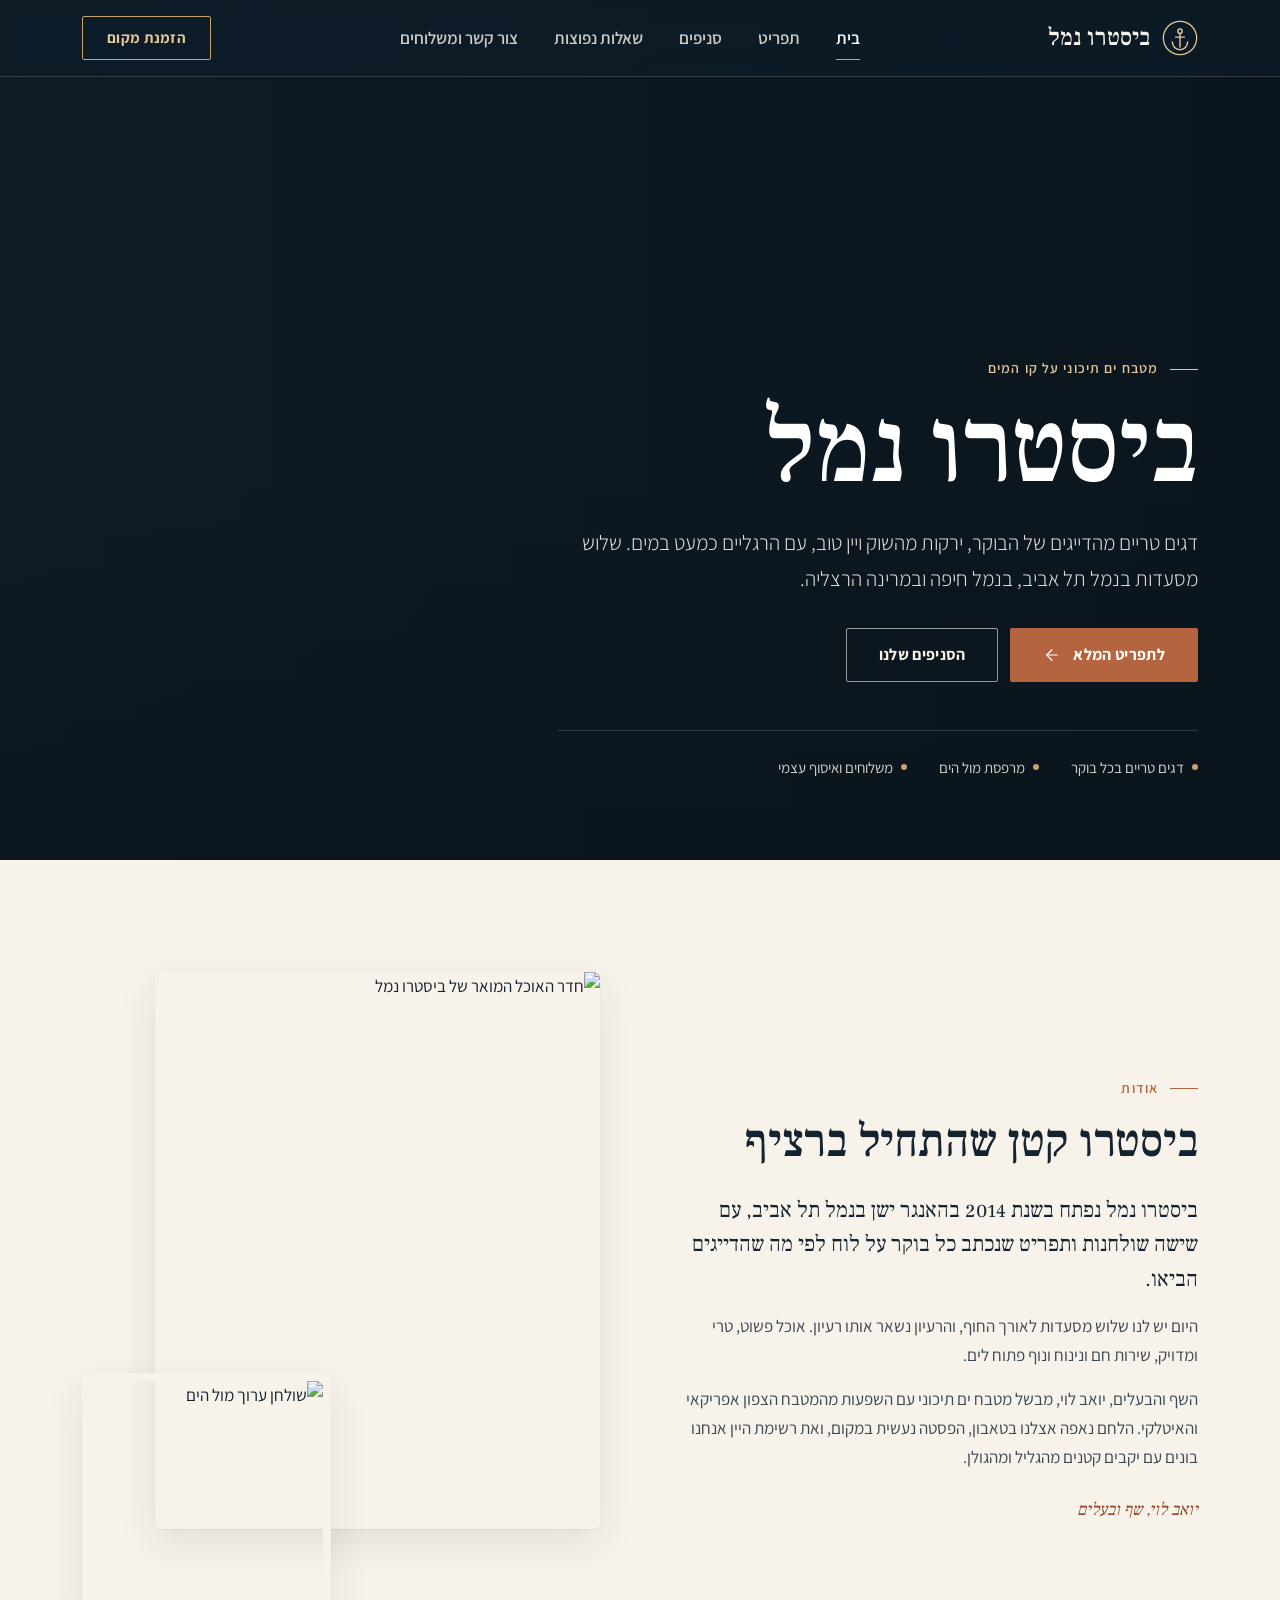
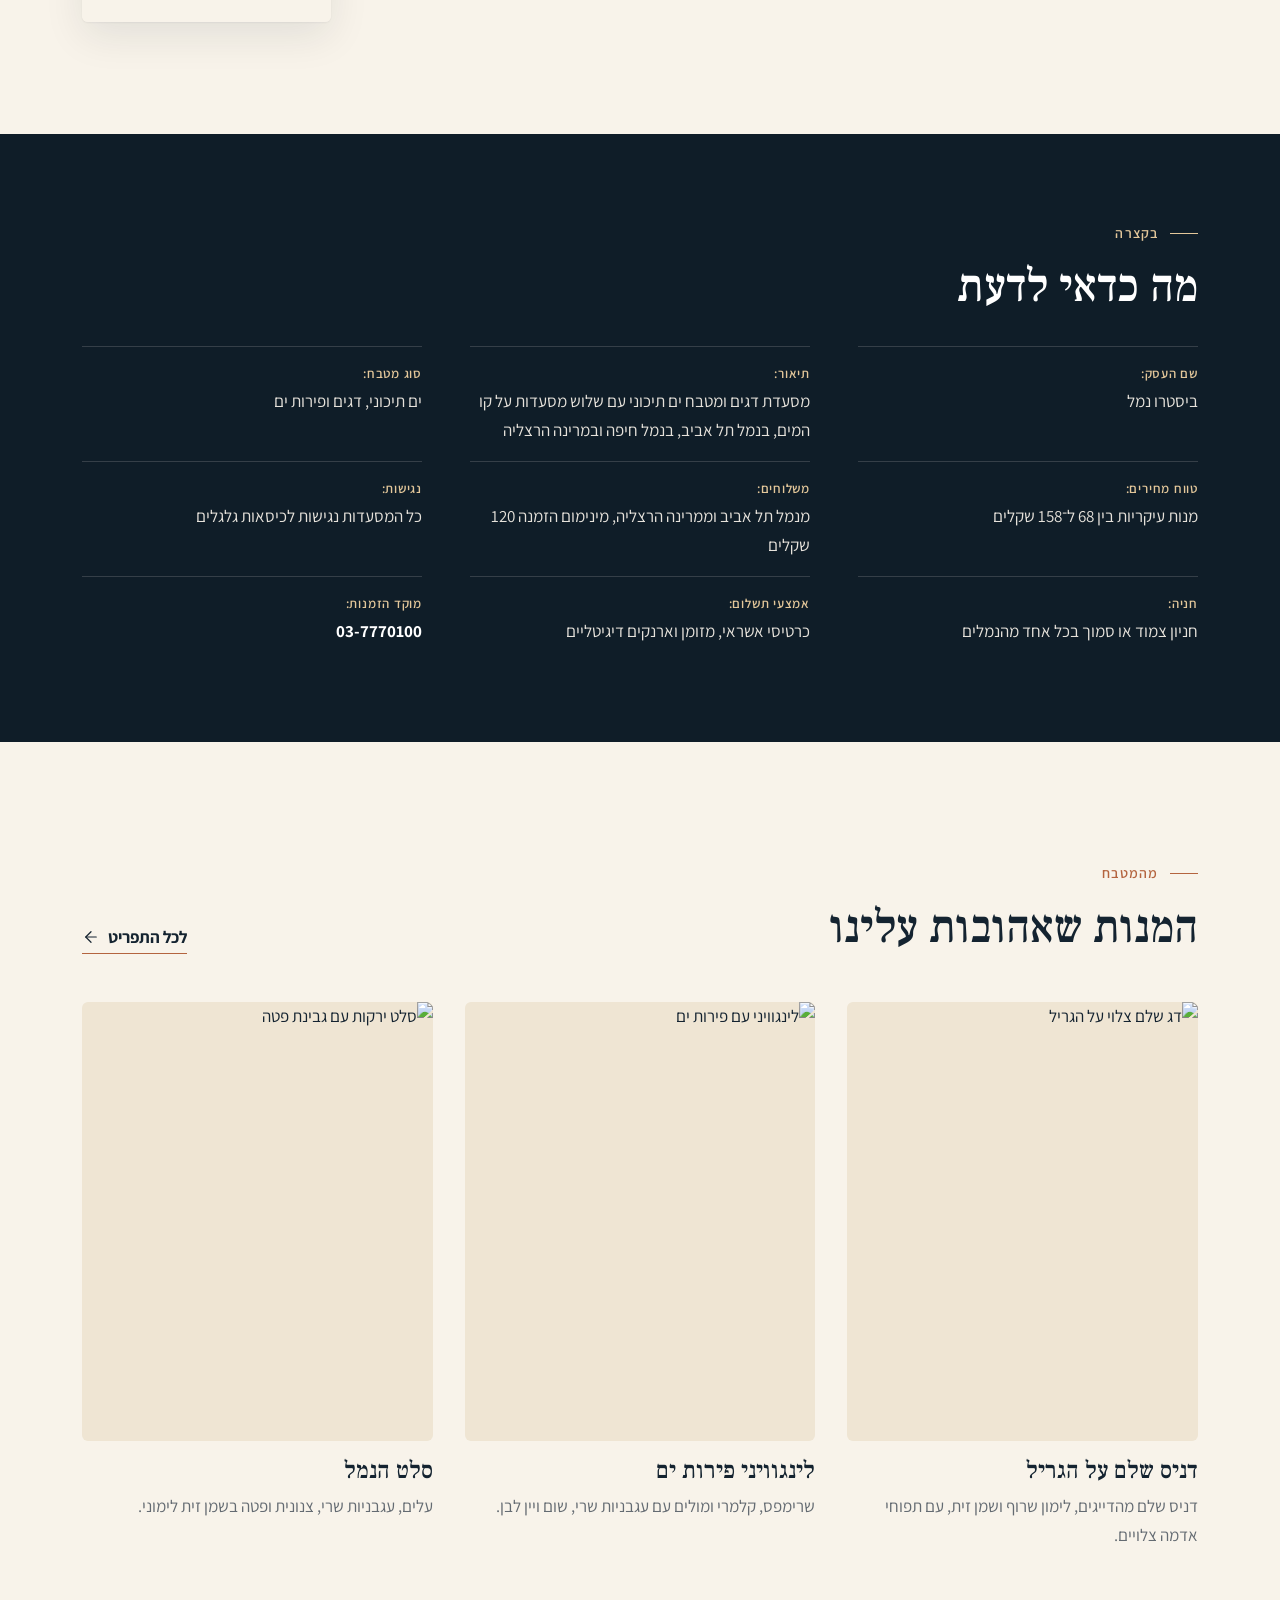
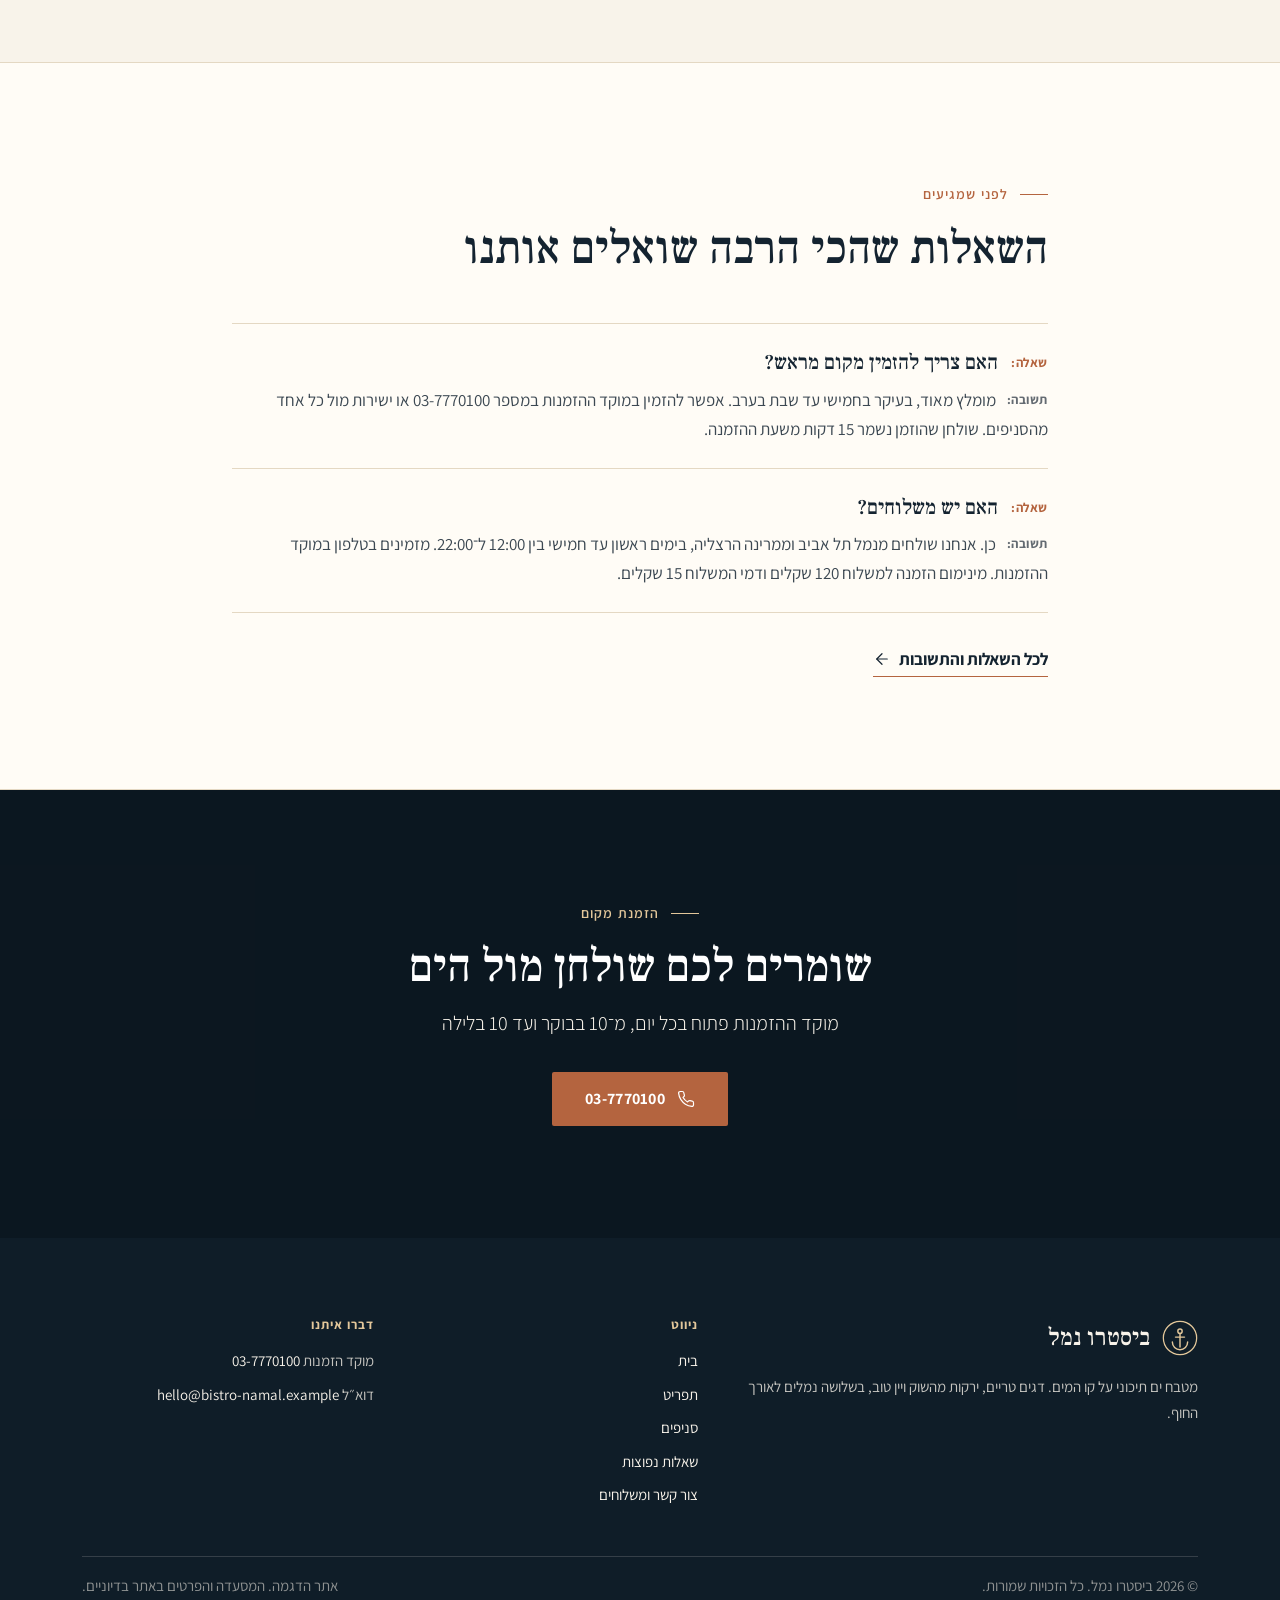
==== commit b1506593: "Redesign: photo-led editorial look Full-bleed Unsplash photos for heroes, dishes and branches; refin" ====
--- a/index.html
+++ b/index.html
@@ -6,12 +6,14 @@
   <title>ביסטרו נמל | מטבח ים תיכוני על קו המים</title>
   <meta name="description" content="ביסטרו נמל, מסעדת דגים ומטבח ים תיכוני בנמל תל אביב, בנמל חיפה ובמרינה הרצליה.">
   <meta name="robots" content="noindex, nofollow">
-  <meta name="theme-color" content="#12283b">
+  <meta name="theme-color" content="#0f1d28">
   <link rel="icon" href="favicon.svg" type="image/svg+xml">
   <link rel="preconnect" href="https://fonts.googleapis.com">
   <link rel="preconnect" href="https://fonts.gstatic.com" crossorigin>
-  <link href="https://fonts.googleapis.com/css2?family=Assistant:wght@400;600;700&amp;family=Frank+Ruhl+Libre:wght@500;700&amp;display=swap" rel="stylesheet">
+  <link rel="preconnect" href="https://images.unsplash.com">
+  <link href="https://fonts.googleapis.com/css2?family=Assistant:wght@300;400;600;700&amp;family=Frank+Ruhl+Libre:wght@400;500;700&amp;display=swap" rel="stylesheet">
   <link rel="stylesheet" href="style.css">
+  <link rel="preload" as="image" href="https://images.unsplash.com/photo-1586153464906-c4c3833ebe1e?auto=format&fit=crop&q=72&w=2000">
   <script type="application/ld+json">{"@context": "https://schema.org", "@type": "Restaurant", "name": "ביסטרו נמל", "description": "מסעדת דגים ומטבח ים תיכוני עם שלוש מסעדות על קו המים", "servesCuisine": ["ים תיכוני", "דגים ופירות ים"], "telephone": "+972-3-7770100", "email": "hello@bistro-namal.example", "priceRange": "₪₪", "acceptsReservations": true, "department": [{"@type": "Restaurant", "name": "סניף נמל תל אביב", "telephone": "03-7770101", "address": {"@type": "PostalAddress", "streetAddress": "האנגר 12, נמל תל אביב", "addressLocality": "תל אביב", "addressCountry": "IL"}}, {"@type": "Restaurant", "name": "סניף נמל חיפה", "telephone": "04-7770202", "address": {"@type": "PostalAddress", "streetAddress": "דרך העצמאות 54, חיפה", "addressLocality": "חיפה", "addressCountry": "IL"}}, {"@type": "Restaurant", "name": "סניף מרינה הרצליה", "telephone": "09-7770303", "address": {"@type": "PostalAddress", "streetAddress": "רציף 3, מרינה הרצליה", "addressLocality": "הרצליה", "addressCountry": "IL"}}]}</script>
 </head>
 <body>
@@ -20,14 +22,14 @@
     <div class="container header-inner">
       <a class="brand" href="index.html" aria-label="ביסטרו נמל, לדף הבית">
         <svg class="brand-mark" viewBox="0 0 40 40" aria-hidden="true" focusable="false">
-  <circle cx="20" cy="20" r="19" fill="#c0623b"/>
-  <circle cx="20" cy="12.5" r="2.6" fill="none" stroke="#fff" stroke-width="2"/>
-  <path d="M20 15v15M14.5 19h11M11 24.5a9 9 0 0 0 18 0" fill="none" stroke="#fff" stroke-width="2" stroke-linecap="round"/>
+  <circle cx="20" cy="20" r="18.5" fill="none" stroke="currentColor" stroke-width="1.4"/>
+  <circle cx="20" cy="12.5" r="2.4" fill="none" stroke="currentColor" stroke-width="1.6"/>
+  <path d="M20 15v15M15 19h10M11.5 24.5a8.5 8.5 0 0 0 17 0" fill="none" stroke="currentColor" stroke-width="1.6" stroke-linecap="round"/>
 </svg>
         <span class="brand-name">ביסטרו נמל</span>
       </a>
       <input class="nav-toggle" type="checkbox" id="nav-toggle" aria-label="פתיחה וסגירה של הניווט">
-      <label class="nav-toggle-label" for="nav-toggle" aria-hidden="true"><svg viewBox="0 0 24 24" width="28" height="28" fill="none" stroke="currentColor" stroke-width="1.8" stroke-linecap="round" stroke-linejoin="round" aria-hidden="true" focusable="false"><line x1="4" y1="7" x2="20" y2="7"/><line x1="4" y1="12" x2="20" y2="12"/><line x1="4" y1="17" x2="20" y2="17"/></svg></label>
+      <label class="nav-toggle-label" for="nav-toggle" aria-hidden="true"><svg viewBox="0 0 24 24" width="26" height="26" fill="none" stroke="currentColor" stroke-width="1.6" stroke-linecap="round" stroke-linejoin="round" aria-hidden="true" focusable="false"><line x1="4" y1="7" x2="20" y2="7"/><line x1="4" y1="12" x2="20" y2="12"/><line x1="4" y1="17" x2="20" y2="17"/></svg></label>
       <nav class="main-nav" aria-label="ניווט ראשי">
         <ul>
           <li><a href="index.html" aria-current="page">בית</a></li>
@@ -37,50 +39,25 @@
           <li><a href="contact.html">צור קשר ומשלוחים</a></li>
         </ul>
       </nav>
-      <a class="btn btn-primary btn-sm header-cta" href="tel:037770100"><svg viewBox="0 0 24 24" fill="none" stroke="currentColor" stroke-width="1.8" stroke-linecap="round" stroke-linejoin="round" aria-hidden="true" focusable="false"><path d="M22 16.92v3a2 2 0 0 1-2.18 2 19.79 19.79 0 0 1-8.63-3.07 19.5 19.5 0 0 1-6-6 19.79 19.79 0 0 1-3.07-8.67A2 2 0 0 1 4.11 2h3a2 2 0 0 1 2 1.72 12.84 12.84 0 0 0 .7 2.81 2 2 0 0 1-.45 2.11L8.09 9.91a16 16 0 0 0 6 6l1.27-1.27a2 2 0 0 1 2.11-.45 12.84 12.84 0 0 0 2.81.7A2 2 0 0 1 22 16.92z"/></svg>הזמנת מקום</a>
+      <a class="btn btn-light btn-sm header-cta" href="tel:037770100">הזמנת מקום</a>
     </div>
   </header>
   <main id="main">
-    <section class="hero">
+    <section class="hero" style="--bg: url('https://images.unsplash.com/photo-1586153464906-c4c3833ebe1e?auto=format&fit=crop&q=72&w=2000')">
       <div class="container hero-inner">
-        <div>
-          <span class="eyebrow">מטבח ים תיכוני על קו המים</span>
-          <h1>ביסטרו נמל</h1>
-          <p class="hero-lead">דגים טריים מהדייגים של הבוקר, ירקות מהשוק ויין טוב, עם הרגליים כמעט במים. שלוש מסעדות בנמל תל אביב, בנמל חיפה ובמרינה הרצליה.</p>
-          <div class="hero-actions">
-            <a class="btn btn-primary" href="menu.html">לתפריט המלא<svg viewBox="0 0 24 24" fill="none" stroke="currentColor" stroke-width="1.8" stroke-linecap="round" stroke-linejoin="round" aria-hidden="true" focusable="false"><path d="m12 19-7-7 7-7"/><path d="M19 12H5"/></svg></a>
-            <a class="btn btn-ghost" href="branches.html">הסניפים שלנו</a>
-          </div>
+        <span class="eyebrow">מטבח ים תיכוני על קו המים</span>
+        <h1>ביסטרו נמל</h1>
+        <p class="hero-lead">דגים טריים מהדייגים של הבוקר, ירקות מהשוק ויין טוב, עם הרגליים כמעט במים. שלוש מסעדות בנמל תל אביב, בנמל חיפה ובמרינה הרצליה.</p>
+        <div class="hero-actions">
+          <a class="btn btn-primary" href="menu.html">לתפריט המלא<svg viewBox="0 0 24 24" fill="none" stroke="currentColor" stroke-width="1.6" stroke-linecap="round" stroke-linejoin="round" aria-hidden="true" focusable="false"><path d="m12 19-7-7 7-7"/><path d="M19 12H5"/></svg></a>
+          <a class="btn btn-ghost" href="branches.html">הסניפים שלנו</a>
         </div>
-        <svg class="hero-art" viewBox="0 0 400 320" aria-hidden="true" focusable="false">
-  <circle cx="250" cy="150" r="92" fill="#c0623b" opacity="0.9"/>
-  <circle cx="250" cy="150" r="118" fill="none" stroke="#f0a985" stroke-opacity="0.35" stroke-width="2"/>
-  <g fill="none" stroke="#f6efe2" stroke-width="3" stroke-linecap="round">
-    <path d="M40 232 C 70 222, 100 242, 130 232 S 190 222, 220 232 S 280 242, 310 232 S 360 222, 380 230" stroke-opacity="0.9"/>
-    <path d="M20 262 C 55 252, 90 272, 125 262 S 195 252, 230 262 S 300 272, 335 262 S 375 254, 395 260" stroke-opacity="0.55"/>
-    <path d="M60 290 C 95 280, 130 300, 165 290 S 235 280, 270 290 S 330 298, 360 290" stroke-opacity="0.3"/>
-  </g>
-  <g>
-    <rect x="70" y="112" width="26" height="104" fill="#f6efe2"/>
-    <rect x="70" y="138" width="26" height="14" fill="#c0623b"/>
-    <rect x="70" y="174" width="26" height="14" fill="#c0623b"/>
-    <path d="M64 112 h38 l-7 -16 h-24 z" fill="#f6efe2"/>
-    <rect x="76" y="80" width="14" height="16" fill="#f0a985"/>
-    <path d="M70 80 l13 -14 l13 14 z" fill="#f6efe2"/>
-    <rect x="58" y="214" width="50" height="10" rx="2" fill="#f6efe2"/>
-  </g>
-  <g>
-    <path d="M196 214 h112 l-14 22 h-84 z" fill="#f6efe2"/>
-    <path d="M252 210 V 128" stroke="#f6efe2" stroke-width="4"/>
-    <path d="M256 132 l42 70 h-42 z" fill="#f6efe2" opacity="0.95"/>
-    <path d="M248 140 l-34 62 h34 z" fill="#f0a985"/>
-  </g>
-</svg>
+        <ul class="hero-points" aria-label="בקיצור">
+          <li>דגים טריים בכל בוקר</li>
+          <li>מרפסת מול הים</li>
+          <li>משלוחים ואיסוף עצמי</li>
+        </ul>
       </div>
-      <svg class="hero-waves" viewBox="0 0 1440 88" preserveAspectRatio="none" aria-hidden="true" focusable="false">
-  <path d="M0 40 C 180 10, 360 70, 540 40 S 900 10, 1080 40 S 1320 70, 1440 40 V90 H0 Z" fill="#ece0c9"/>
-  <path d="M0 58 C 200 30, 400 86, 600 58 S 1000 30, 1200 58 S 1380 80, 1440 60 V90 H0 Z" fill="#f6efe2"/>
-</svg>
     </section>
 
     <section class="section" id="about" aria-labelledby="about-title">
@@ -88,72 +65,60 @@
         <div class="about-text">
           <span class="eyebrow">אודות</span>
           <h2 id="about-title">ביסטרו קטן שהתחיל ברציף</h2>
-          <p>ביסטרו נמל נפתח בשנת 2014 בהאנגר ישן בנמל תל אביב, עם שישה שולחנות ותפריט שנכתב כל בוקר על לוח לפי מה שהדייגים הביאו. היום יש לנו שלוש מסעדות לאורך החוף, והרעיון נשאר אותו רעיון. אוכל פשוט, טרי ומדויק, שירות חם ונינוח ונוף פתוח לים.</p>
+          <p class="intro">ביסטרו נמל נפתח בשנת 2014 בהאנגר ישן בנמל תל אביב, עם שישה שולחנות ותפריט שנכתב כל בוקר על לוח לפי מה שהדייגים הביאו.</p>
+          <p>היום יש לנו שלוש מסעדות לאורך החוף, והרעיון נשאר אותו רעיון. אוכל פשוט, טרי ומדויק, שירות חם ונינוח ונוף פתוח לים.</p>
           <p>השף והבעלים, יואב לוי, מבשל מטבח ים תיכוני עם השפעות מהמטבח הצפון אפריקאי והאיטלקי. הלחם נאפה אצלנו בטאבון, הפסטה נעשית במקום, ואת רשימת היין אנחנו בונים עם יקבים קטנים מהגליל ומהגולן.</p>
-          <p>אנחנו מסעדה רגועה ומזמינה. אפשר לקפוץ לצהריים קלים מול הים, לחגוג ערב עם חברים או לסגור את המרפסת לאירוע.</p>
+          <p class="signature">יואב לוי, שף ובעלים</p>
         </div>
-        <aside class="facts" aria-labelledby="facts-title">
-          <h3 id="facts-title">בקצרה</h3>
-          <ul>
-            <li><span class="fact-label">שם העסק:</span> ביסטרו נמל</li>
-            <li><span class="fact-label">תיאור:</span> מסעדת דגים ומטבח ים תיכוני עם שלוש מסעדות על קו המים, בנמל תל אביב, בנמל חיפה ובמרינה הרצליה</li>
-            <li><span class="fact-label">סוג מטבח:</span> ים תיכוני, דגים ופירות ים</li>
-            <li><span class="fact-label">טווח מחירים:</span> מנות עיקריות בין 68 ל־158 שקלים</li>
-            <li><span class="fact-label">משלוחים:</span> מנמל תל אביב וממרינה הרצליה, מינימום הזמנה 120 שקלים</li>
-            <li><span class="fact-label">נגישות:</span> כל המסעדות נגישות לכיסאות גלגלים</li>
-            <li><span class="fact-label">חניה:</span> חניון צמוד או סמוך בכל אחד מהנמלים</li>
-            <li><span class="fact-label">אמצעי תשלום:</span> כרטיסי אשראי, מזומן וארנקים דיגיטליים</li>
-            <li><span class="fact-label">מוקד הזמנות:</span> <a href="tel:037770100"><span class="ltr nums">03-7770100</span></a></li>
-          </ul>
-        </aside>
+        <div class="about-photos">
+          <img class="ph-main" src="https://images.unsplash.com/photo-1601065700897-d9fa1c093f3e?auto=format&fit=crop&q=72&w=900&h=1100" alt="חדר האוכל המואר של ביסטרו נמל" loading="lazy" decoding="async">
+          <img class="ph-small" src="https://images.unsplash.com/photo-1772352214475-12f9a75618d8?auto=format&fit=crop&q=72&w=600&h=600" alt="שולחן ערוך מול הים" loading="lazy" decoding="async">
+        </div>
       </div>
     </section>
 
-    <section class="section section-alt" aria-labelledby="why-title">
+    <section class="facts-band" aria-labelledby="facts-title">
       <div class="container">
-        <div class="section-head">
-          <h2 id="why-title">למה אצלנו</h2>
-          <p>שלושה דברים שלא מתפשרים עליהם</p>
+        <div class="facts-head">
+          <span class="eyebrow">בקצרה</span>
+          <h2 id="facts-title">מה כדאי לדעת</h2>
         </div>
-        <div class="grid grid-3">
-          <article class="card feature">
-            <span class="icon-badge"><svg viewBox="0 0 24 24" fill="none" stroke="currentColor" stroke-width="1.8" stroke-linecap="round" stroke-linejoin="round" aria-hidden="true" focusable="false"><path d="M6.5 12c.94-3.46 4.94-6 8.5-6 3.56 0 6.06 2.54 7 6-.94 3.47-3.44 6-7 6s-7.56-2.53-8.5-6Z"/><path d="M18 12v.5"/><path d="M16 17.93a9.77 9.77 0 0 1 0-11.86"/><path d="M7 10.67C7 8 5.58 5.97 2.73 5.5c-1 1.5-1 5 .23 6.5-1.24 1.5-1.24 5-.23 6.5C5.58 18.03 7 16 7 13.33"/></svg></span>
-            <h3>דג טרי בכל בוקר</h3>
-            <p>אנחנו קונים ישירות מהדייגים בנמל, והתפריט משתנה לפי מה שעלה ברשת.</p>
-          </article>
-          <article class="card feature">
-            <span class="icon-badge"><svg viewBox="0 0 24 24" fill="none" stroke="currentColor" stroke-width="1.8" stroke-linecap="round" stroke-linejoin="round" aria-hidden="true" focusable="false"><circle cx="12" cy="12" r="4"/><path d="M12 2v2"/><path d="M12 20v2"/><path d="m4.93 4.93 1.41 1.41"/><path d="m17.66 17.66 1.41 1.41"/><path d="M2 12h2"/><path d="M20 12h2"/><path d="m6.34 17.66-1.41 1.41"/><path d="m19.07 4.93-1.41 1.41"/></svg></span>
-            <h3>מרפסת מול הים</h3>
-            <p>בכל אחת מהמסעדות יש ישיבה בחוץ מול המים, עם חימום בחורף וצל בקיץ.</p>
-          </article>
-          <article class="card feature">
-            <span class="icon-badge"><svg viewBox="0 0 24 24" fill="none" stroke="currentColor" stroke-width="1.8" stroke-linecap="round" stroke-linejoin="round" aria-hidden="true" focusable="false"><path d="M14 18V6a2 2 0 0 0-2-2H4a2 2 0 0 0-2 2v11a1 1 0 0 0 1 1h2"/><path d="M15 18H9"/><path d="M19 18h2a1 1 0 0 0 1-1v-3.65a1 1 0 0 0-.22-.624l-3.48-4.35A1 1 0 0 0 17.52 8H14"/><circle cx="17" cy="18" r="2"/><circle cx="7" cy="18" r="2"/></svg></span>
-            <h3>משלוחים ואיסוף עצמי</h3>
-            <p>רוב התפריט מגיע גם הביתה, מנמל תל אביב וממרינה הרצליה.</p>
-          </article>
-        </div>
+        <ul class="facts">
+          <li><span class="fact-label">שם העסק:</span> ביסטרו נמל</li>
+          <li><span class="fact-label">תיאור:</span> מסעדת דגים ומטבח ים תיכוני עם שלוש מסעדות על קו המים, בנמל תל אביב, בנמל חיפה ובמרינה הרצליה</li>
+          <li><span class="fact-label">סוג מטבח:</span> ים תיכוני, דגים ופירות ים</li>
+          <li><span class="fact-label">טווח מחירים:</span> מנות עיקריות בין 68 ל־158 שקלים</li>
+          <li><span class="fact-label">משלוחים:</span> מנמל תל אביב וממרינה הרצליה, מינימום הזמנה 120 שקלים</li>
+          <li><span class="fact-label">נגישות:</span> כל המסעדות נגישות לכיסאות גלגלים</li>
+          <li><span class="fact-label">חניה:</span> חניון צמוד או סמוך בכל אחד מהנמלים</li>
+          <li><span class="fact-label">אמצעי תשלום:</span> כרטיסי אשראי, מזומן וארנקים דיגיטליים</li>
+          <li><span class="fact-label">מוקד הזמנות:</span> <a href="tel:037770100"><span class="ltr nums">03-7770100</span></a></li>
+        </ul>
       </div>
     </section>
 
     <section class="section" aria-labelledby="dishes-title">
       <div class="container">
-        <div class="section-head">
-          <h2 id="dishes-title">המנות שאהובות עלינו</h2>
-          <p>טעימה קטנה מהתפריט</p>
+        <div class="section-head section-head-split">
+          <div>
+            <span class="eyebrow">מהמטבח</span>
+            <h2 id="dishes-title">המנות שאהובות עלינו</h2>
+          </div>
+          <a class="link-arrow" href="menu.html">לכל התפריט<svg viewBox="0 0 24 24" fill="none" stroke="currentColor" stroke-width="1.6" stroke-linecap="round" stroke-linejoin="round" aria-hidden="true" focusable="false"><path d="m12 19-7-7 7-7"/><path d="M19 12H5"/></svg></a>
         </div>
-        <div class="grid grid-3">
-          <article class="card dish">
-            <div class="dish-art"><svg viewBox="0 0 120 80" aria-hidden="true" focusable="false"><ellipse cx="60" cy="44" rx="54" ry="30" fill="#fff" stroke="#e2d6bf" stroke-width="2"/><path d="M28 44c8-12 22-18 36-18 12 0 20 8 24 18-4 10-12 18-24 18-14 0-28-6-36-18z" fill="#2b5d7c"/><path d="M28 44l-12-10v20z" fill="#2b5d7c"/><circle cx="78" cy="40" r="2.5" fill="#fff"/><path d="M92 30c4 2 6 6 6 10" stroke="#5f6f3a" stroke-width="3" fill="none" stroke-linecap="round"/><circle cx="96" cy="54" r="5" fill="#f0c94a"/></svg></div>
+        <div class="dishes">
+          <article class="dish">
+            <div class="dish-photo"><img src="https://images.unsplash.com/photo-1644784643137-b9073dd262f6?auto=format&fit=crop&q=72&w=700&h=860" alt="דג שלם צלוי על הגריל" loading="lazy" decoding="async"></div>
             <h3>דניס שלם על הגריל</h3>
             <p>דניס שלם מהדייגים, לימון שרוף ושמן זית, עם תפוחי אדמה צלויים.</p>
           </article>
-          <article class="card dish">
-            <div class="dish-art"><svg viewBox="0 0 120 80" aria-hidden="true" focusable="false"><ellipse cx="60" cy="44" rx="54" ry="30" fill="#fff" stroke="#e2d6bf" stroke-width="2"/><g fill="none" stroke="#e7b75a" stroke-width="3" stroke-linecap="round"><path d="M36 46c8-14 22-14 30 0s22 14 26 0"/><path d="M34 40c10-12 24-12 32 2s20 12 24-2"/><path d="M40 52c8-10 20-10 28 0s18 8 22-2"/></g><circle cx="52" cy="38" r="4" fill="#c0623b"/><circle cx="72" cy="50" r="4" fill="#c0623b"/><path d="M80 34c3-3 8-3 10 0" stroke="#5f6f3a" stroke-width="3" fill="none" stroke-linecap="round"/></svg></div>
+          <article class="dish">
+            <div class="dish-photo"><img src="https://images.unsplash.com/photo-1539586345401-51d5bfba7ac0?auto=format&fit=crop&q=72&w=700&h=860" alt="לינגוויני עם פירות ים" loading="lazy" decoding="async"></div>
             <h3>לינגוויני פירות ים</h3>
             <p>שרימפס, קלמרי ומולים עם עגבניות שרי, שום ויין לבן.</p>
           </article>
-          <article class="card dish">
-            <div class="dish-art"><svg viewBox="0 0 120 80" aria-hidden="true" focusable="false"><ellipse cx="60" cy="44" rx="54" ry="30" fill="#fff" stroke="#e2d6bf" stroke-width="2"/><ellipse cx="46" cy="40" rx="12" ry="7" fill="#7d9445" transform="rotate(-20 46 40)"/><ellipse cx="70" cy="36" rx="12" ry="7" fill="#5f6f3a" transform="rotate(25 70 36)"/><ellipse cx="62" cy="52" rx="12" ry="6" fill="#8fa858"/><circle cx="40" cy="54" r="6" fill="#c0623b"/><circle cx="82" cy="50" r="6" fill="#c0623b"/><rect x="54" y="40" width="9" height="9" rx="2" fill="#f6efe2" stroke="#e2d6bf"/></svg></div>
+          <article class="dish">
+            <div class="dish-photo"><img src="https://images.unsplash.com/photo-1606735584785-1848fdcaea57?auto=format&fit=crop&q=72&w=700&h=860" alt="סלט ירקות עם גבינת פטה" loading="lazy" decoding="async"></div>
             <h3>סלט הנמל</h3>
             <p>עלים, עגבניות שרי, צנונית ופטה בשמן זית לימוני.</p>
           </article>
@@ -161,35 +126,32 @@
       </div>
     </section>
 
-    <section class="section section-alt" aria-labelledby="faq-teaser-title">
-      <div class="container">
+    <section class="section section-paper" aria-labelledby="faq-teaser-title">
+      <div class="container narrow">
         <div class="section-head">
-          <h2 id="faq-teaser-title">לפני שמגיעים</h2>
-          <p>השאלות שהכי הרבה שואלים אותנו</p>
+          <span class="eyebrow">לפני שמגיעים</span>
+          <h2 id="faq-teaser-title">השאלות שהכי הרבה שואלים אותנו</h2>
         </div>
-        <div class="grid grid-2">
-          <article class="card qa">
+        <div class="qa-list">
+          <article class="qa">
             <h3><span class="qa-label">שאלה:</span> האם צריך להזמין מקום מראש?</h3>
             <p><span class="qa-label">תשובה:</span> מומלץ מאוד, בעיקר בחמישי עד שבת בערב. אפשר להזמין במוקד ההזמנות במספר 03-7770100 או ישירות מול כל אחד מהסניפים. שולחן שהוזמן נשמר 15 דקות משעת ההזמנה.</p>
           </article>
-          <article class="card qa">
+          <article class="qa">
             <h3><span class="qa-label">שאלה:</span> האם יש משלוחים?</h3>
             <p><span class="qa-label">תשובה:</span> כן. אנחנו שולחים מנמל תל אביב וממרינה הרצליה, בימים ראשון עד חמישי בין 12:00 ל־22:00. מזמינים בטלפון במוקד ההזמנות. מינימום הזמנה למשלוח 120 שקלים ודמי המשלוח 15 שקלים.</p>
           </article>
         </div>
-        <p style="margin-top: var(--s5)"><a class="btn btn-outline" href="faq.html">לכל השאלות והתשובות<svg viewBox="0 0 24 24" fill="none" stroke="currentColor" stroke-width="1.8" stroke-linecap="round" stroke-linejoin="round" aria-hidden="true" focusable="false"><path d="m12 19-7-7 7-7"/><path d="M19 12H5"/></svg></a></p>
+        <a class="link-arrow" href="faq.html">לכל השאלות והתשובות<svg viewBox="0 0 24 24" fill="none" stroke="currentColor" stroke-width="1.6" stroke-linecap="round" stroke-linejoin="round" aria-hidden="true" focusable="false"><path d="m12 19-7-7 7-7"/><path d="M19 12H5"/></svg></a>
       </div>
     </section>
 
-    <section class="section-tight" aria-label="הזמנת מקום">
+    <section class="cta-band" style="--bg: url('https://images.unsplash.com/photo-1672636401225-ec3d4025a4af?auto=format&fit=crop&q=72&w=1800')" aria-label="הזמנת מקום">
       <div class="container">
-        <div class="cta-band">
-          <div>
-            <h2>שומרים לכם שולחן מול הים</h2>
-            <p>מוקד ההזמנות פתוח בכל יום, מ־10 בבוקר ועד 10 בלילה</p>
-          </div>
-          <a class="btn btn-outline" href="tel:037770100"><svg viewBox="0 0 24 24" fill="none" stroke="currentColor" stroke-width="1.8" stroke-linecap="round" stroke-linejoin="round" aria-hidden="true" focusable="false"><path d="M22 16.92v3a2 2 0 0 1-2.18 2 19.79 19.79 0 0 1-8.63-3.07 19.5 19.5 0 0 1-6-6 19.79 19.79 0 0 1-3.07-8.67A2 2 0 0 1 4.11 2h3a2 2 0 0 1 2 1.72 12.84 12.84 0 0 0 .7 2.81 2 2 0 0 1-.45 2.11L8.09 9.91a16 16 0 0 0 6 6l1.27-1.27a2 2 0 0 1 2.11-.45 12.84 12.84 0 0 0 2.81.7A2 2 0 0 1 22 16.92z"/></svg><span class="ltr nums">03-7770100</span></a>
-        </div>
+        <span class="eyebrow">הזמנת מקום</span>
+        <h2>שומרים לכם שולחן מול הים</h2>
+        <p>מוקד ההזמנות פתוח בכל יום, מ־10 בבוקר ועד 10 בלילה</p>
+        <a class="btn btn-primary" href="tel:037770100"><svg viewBox="0 0 24 24" fill="none" stroke="currentColor" stroke-width="1.6" stroke-linecap="round" stroke-linejoin="round" aria-hidden="true" focusable="false"><path d="M22 16.92v3a2 2 0 0 1-2.18 2 19.79 19.79 0 0 1-8.63-3.07 19.5 19.5 0 0 1-6-6 19.79 19.79 0 0 1-3.07-8.67A2 2 0 0 1 4.11 2h3a2 2 0 0 1 2 1.72 12.84 12.84 0 0 0 .7 2.81 2 2 0 0 1-.45 2.11L8.09 9.91a16 16 0 0 0 6 6l1.27-1.27a2 2 0 0 1 2.11-.45 12.84 12.84 0 0 0 2.81.7A2 2 0 0 1 22 16.92z"/></svg><span class="ltr nums">03-7770100</span></a>
       </div>
     </section>
 
@@ -197,8 +159,12 @@
   <footer class="site-footer">
     <div class="container">
       <div class="footer-grid">
-        <div>
-          <h2>ביסטרו נמל</h2>
+        <div class="footer-brand">
+          <a class="brand" href="index.html"><svg class="brand-mark" viewBox="0 0 40 40" aria-hidden="true" focusable="false">
+  <circle cx="20" cy="20" r="18.5" fill="none" stroke="currentColor" stroke-width="1.4"/>
+  <circle cx="20" cy="12.5" r="2.4" fill="none" stroke="currentColor" stroke-width="1.6"/>
+  <path d="M20 15v15M15 19h10M11.5 24.5a8.5 8.5 0 0 0 17 0" fill="none" stroke="currentColor" stroke-width="1.6" stroke-linecap="round"/>
+</svg><span class="brand-name">ביסטרו נמל</span></a>
           <p>מטבח ים תיכוני על קו המים. דגים טריים, ירקות מהשוק ויין טוב, בשלושה נמלים לאורך החוף.</p>
         </div>
         <div>
--- a/style.css
+++ b/style.css
@@ -2,18 +2,19 @@
 
 :root {
   /* צבעים */
-  --navy: #12283b;
-  --navy-2: #1b3a52;
-  --sea: #2b5d7c;
-  --sand: #f6efe2;
-  --sand-2: #ece0c9;
-  --paper: #fffdf8;
-  --terracotta: #c0623b;
-  --terracotta-dark: #9e4826;
-  --olive: #5f6f3a;
-  --ink: #1d2730;
-  --muted: #586470;
-  --line: #e2d6bf;
+  --ink: #142330;
+  --deep: #0f1d28;
+  --cream: #f8f3ea;
+  --paper: #fffcf6;
+  --sand: #efe5d3;
+  --line: #e4d8c3;
+  --line-dark: rgba(248, 243, 234, 0.16);
+  --accent: #b4643f;
+  --accent-dark: #93492a;
+  --brass: #c9a26a;
+  --brass-light: #e3c79a;
+  --muted: #646b72;
+  --body-text: #3c4852;
   --white: #ffffff;
 
   /* טיפוגרפיה */
@@ -22,9 +23,9 @@
   --fs-sm: 0.9375rem;
   --fs-base: 1.0625rem;
   --fs-md: 1.25rem;
-  --fs-lg: 1.625rem;
-  --fs-xl: 2.25rem;
-  --fs-2xl: clamp(2.5rem, 6vw, 4.25rem);
+  --fs-lg: 1.75rem;
+  --fs-xl: clamp(2rem, 4vw, 2.875rem);
+  --fs-hero: clamp(3.25rem, 9vw, 6.5rem);
 
   /* ריווח (סקאלה של 4px) */
   --s1: 0.25rem;
@@ -34,12 +35,14 @@
   --s5: 1.5rem;
   --s6: 2rem;
   --s7: 3rem;
-  --s8: 4.5rem;
-
-  --radius: 14px;
-  --radius-sm: 8px;
-  --shadow: 0 1px 2px rgba(18, 40, 59, 0.06), 0 8px 24px rgba(18, 40, 59, 0.08);
-  --container: 1120px;
+  --s8: 5rem;
+  --s9: 7rem;
+
+  --radius: 6px;
+  --header-h: 76px;
+  --container: 1180px;
+  --shadow: 0 1px 2px rgba(15, 29, 40, 0.05), 0 14px 40px rgba(15, 29, 40, 0.09);
+  --ease: cubic-bezier(0.2, 0.7, 0.2, 1);
 }
 
 *,
@@ -51,16 +54,18 @@
 html {
   -webkit-text-size-adjust: 100%;
   scroll-behavior: smooth;
+  scroll-padding-top: calc(var(--header-h) + 64px);
 }
 
 body {
   margin: 0;
-  background: var(--sand);
+  background: var(--cream);
   color: var(--ink);
   font-family: var(--font-body);
   font-size: var(--fs-base);
-  line-height: 1.65;
+  line-height: 1.7;
   text-align: right;
+  -webkit-font-smoothing: antialiased;
 }
 
 img,
@@ -70,19 +75,18 @@
 }
 
 a {
-  color: var(--terracotta-dark);
+  color: var(--accent-dark);
   text-decoration-thickness: 1px;
-  text-underline-offset: 3px;
+  text-underline-offset: 4px;
 }
 
 a:hover {
-  color: var(--navy);
+  color: var(--ink);
 }
 
 :focus-visible {
-  outline: 3px solid var(--terracotta);
+  outline: 2px solid var(--accent);
   outline-offset: 3px;
-  border-radius: 4px;
 }
 
 h1,
@@ -90,9 +94,9 @@
 h3,
 h4 {
   font-family: var(--font-head);
-  font-weight: 700;
-  line-height: 1.2;
-  color: var(--navy);
+  font-weight: 500;
+  line-height: 1.15;
+  color: var(--ink);
   margin: 0;
 }
 
@@ -104,6 +108,7 @@
   direction: ltr;
   unicode-bidi: isolate;
   display: inline-block;
+  white-space: nowrap;
 }
 
 .nums {
@@ -117,6 +122,10 @@
   padding-inline: var(--s4);
 }
 
+.container.narrow {
+  max-width: 880px;
+}
+
 @media (min-width: 768px) {
   .container {
     padding-inline: var(--s6);
@@ -127,10 +136,9 @@
   position: absolute;
   inset-inline-start: var(--s4);
   top: -100px;
-  background: var(--navy);
+  background: var(--deep);
   color: var(--white);
   padding: var(--s2) var(--s4);
-  border-radius: var(--radius-sm);
   z-index: 100;
 }
 
@@ -147,15 +155,36 @@
   white-space: nowrap;
 }
 
+.eyebrow {
+  display: inline-flex;
+  align-items: center;
+  gap: var(--s3);
+  font-size: 0.875rem;
+  font-weight: 600;
+  letter-spacing: 0.08em;
+  color: var(--accent);
+  margin-bottom: var(--s4);
+}
+
+.eyebrow::before {
+  content: "";
+  width: 28px;
+  height: 1px;
+  background: currentColor;
+}
+
 /* ---------- כותרת עליונה וניווט ---------- */
 
 .site-header {
-  position: sticky;
+  position: fixed;
   top: 0;
-  z-index: 40;
-  background: rgba(18, 40, 59, 0.97);
-  color: var(--sand);
-  border-bottom: 1px solid rgba(246, 239, 226, 0.12);
+  inset-inline: 0;
+  z-index: 50;
+  background: rgba(15, 29, 40, 0.72);
+  -webkit-backdrop-filter: blur(14px) saturate(140%);
+  backdrop-filter: blur(14px) saturate(140%);
+  border-bottom: 1px solid var(--line-dark);
+  color: var(--cream);
 }
 
 .header-inner {
@@ -163,14 +192,14 @@
   align-items: center;
   justify-content: space-between;
   gap: var(--s4);
-  min-height: 68px;
+  height: var(--header-h);
 }
 
 .brand {
-  display: flex;
+  display: inline-flex;
   align-items: center;
   gap: var(--s3);
-  color: var(--sand);
+  color: var(--cream);
   text-decoration: none;
 }
 
@@ -179,16 +208,17 @@
 }
 
 .brand-mark {
-  width: 38px;
-  height: 38px;
+  width: 36px;
+  height: 36px;
   flex: none;
+  color: var(--brass-light);
 }
 
 .brand-name {
   font-family: var(--font-head);
   font-size: 1.5rem;
-  font-weight: 700;
-  letter-spacing: 0.01em;
+  font-weight: 500;
+  white-space: nowrap;
 }
 
 .nav-toggle {
@@ -203,13 +233,12 @@
   justify-content: center;
   width: 46px;
   height: 46px;
-  border-radius: var(--radius-sm);
   cursor: pointer;
-  color: var(--sand);
+  color: var(--cream);
 }
 
 .nav-toggle:focus-visible + .nav-toggle-label {
-  outline: 3px solid var(--terracotta);
+  outline: 2px solid var(--brass);
 }
 
 .main-nav ul {
@@ -219,39 +248,42 @@
 }
 
 .main-nav a {
+  position: relative;
   display: block;
-  color: var(--sand);
+  color: rgba(248, 243, 234, 0.82);
   text-decoration: none;
   font-weight: 600;
   padding: var(--s3) var(--s4);
-  border-radius: var(--radius-sm);
-  transition: background-color 0.2s ease, color 0.2s ease;
-}
-
-.main-nav a:hover {
-  background: rgba(246, 239, 226, 0.1);
-  color: var(--white);
-}
-
+  transition: color 0.2s var(--ease);
+}
+
+.main-nav a:hover,
 .main-nav a[aria-current="page"] {
   color: var(--white);
-  background: rgba(192, 98, 59, 0.28);
-  box-shadow: inset 0 -2px 0 var(--terracotta);
-}
-
-.header-cta {
+}
+
+.main-nav a[aria-current="page"]::after {
+  content: "";
+  position: absolute;
+  inset-inline: var(--s4);
+  bottom: 4px;
+  height: 1px;
+  background: var(--brass);
+}
+
+.site-header .header-cta {
   display: none;
 }
 
-@media (max-width: 899px) {
+@media (max-width: 959px) {
   .main-nav {
     position: absolute;
     inset-inline: 0;
     top: 100%;
-    background: var(--navy);
-    border-bottom: 1px solid rgba(246, 239, 226, 0.12);
+    background: var(--deep);
+    border-bottom: 1px solid var(--line-dark);
+    padding: var(--s2) var(--s4) var(--s5);
     display: none;
-    padding: var(--s2) var(--s4) var(--s4);
   }
 
   .nav-toggle:checked ~ .main-nav {
@@ -259,13 +291,23 @@
   }
 
   .main-nav a {
-    min-height: 48px;
+    min-height: 52px;
     display: flex;
     align-items: center;
-  }
-}
-
-@media (min-width: 900px) {
+    font-size: 1.125rem;
+    border-bottom: 1px solid var(--line-dark);
+  }
+
+  .main-nav a[aria-current="page"]::after {
+    display: none;
+  }
+
+  .main-nav a[aria-current="page"] {
+    color: var(--brass-light);
+  }
+}
+
+@media (min-width: 960px) {
   .nav-toggle-label {
     display: none;
   }
@@ -275,31 +317,28 @@
     gap: var(--s1);
   }
 
-  .main-nav a {
-    padding: var(--s2) var(--s4);
-  }
-
-  .header-cta {
+  .site-header .header-cta {
     display: inline-flex;
   }
 }
 
-/* ---------- כפתורים ---------- */
+/* ---------- כפתורים וקישורים ---------- */
 
 .btn {
   display: inline-flex;
   align-items: center;
   justify-content: center;
-  gap: var(--s2);
-  min-height: 48px;
-  padding: var(--s3) var(--s5);
-  border-radius: 999px;
+  gap: var(--s3);
+  min-height: 52px;
+  padding: var(--s3) var(--s6);
+  border-radius: 2px;
   font-family: var(--font-body);
   font-size: 1rem;
   font-weight: 700;
+  letter-spacing: 0.02em;
   text-decoration: none;
-  border: 2px solid transparent;
-  transition: background-color 0.2s ease, color 0.2s ease, border-color 0.2s ease;
+  border: 1px solid transparent;
+  transition: background-color 0.25s var(--ease), color 0.25s var(--ease), border-color 0.25s var(--ease);
   cursor: pointer;
 }
 
@@ -309,535 +348,805 @@
 }
 
 .btn-primary {
-  background: var(--terracotta);
+  background: var(--accent);
   color: var(--white);
 }
 
 .btn-primary:hover {
-  background: var(--terracotta-dark);
+  background: var(--accent-dark);
   color: var(--white);
 }
 
 .btn-ghost {
-  border-color: rgba(246, 239, 226, 0.55);
-  color: var(--sand);
+  border-color: rgba(248, 243, 234, 0.6);
+  color: var(--cream);
 }
 
 .btn-ghost:hover {
-  background: rgba(246, 239, 226, 0.12);
+  background: var(--cream);
+  color: var(--ink);
+}
+
+.btn-light {
+  border-color: var(--brass);
+  color: var(--brass-light);
+}
+
+.btn-light:hover {
+  background: var(--brass);
+  color: var(--deep);
+}
+
+.btn-dark {
+  background: var(--ink);
+  color: var(--cream);
+}
+
+.btn-dark:hover {
+  background: var(--accent);
   color: var(--white);
-}
-
-.btn-outline {
-  border-color: var(--navy);
-  color: var(--navy);
-}
-
-.btn-outline:hover {
-  background: var(--navy);
-  color: var(--sand);
 }
 
 .btn-sm {
   min-height: 42px;
-  padding: var(--s2) var(--s4);
-  font-size: var(--fs-sm);
-}
-
-/* ---------- באנר ראשי (דף הבית) ---------- */
+  padding: var(--s2) var(--s5);
+  font-size: 0.9375rem;
+}
+
+.link-arrow {
+  display: inline-flex;
+  align-items: center;
+  gap: var(--s2);
+  font-weight: 700;
+  color: var(--ink);
+  text-decoration: none;
+  border-bottom: 1px solid var(--accent);
+  padding-bottom: 2px;
+}
+
+.link-arrow svg {
+  width: 18px;
+  height: 18px;
+  transition: transform 0.25s var(--ease);
+}
+
+.link-arrow:hover {
+  color: var(--accent-dark);
+}
+
+.link-arrow:hover svg {
+  transform: translateX(-4px);
+}
+
+/* ---------- באנר ראשי ---------- */
 
 .hero {
   position: relative;
-  overflow: hidden;
-  background: linear-gradient(180deg, var(--navy) 0%, var(--navy-2) 70%, var(--sea) 100%);
-  color: var(--sand);
+  min-height: min(100svh, 860px);
+  display: flex;
+  align-items: flex-end;
+  color: var(--cream);
+  background: var(--deep) var(--bg) center / cover no-repeat;
+}
+
+.hero::before {
+  content: "";
+  position: absolute;
+  inset: 0;
+  background:
+    linear-gradient(270deg, rgba(10, 20, 28, 0.88) 0%, rgba(10, 20, 28, 0.6) 42%, rgba(10, 20, 28, 0.12) 100%),
+    linear-gradient(0deg, rgba(10, 20, 28, 0.7) 0%, rgba(10, 20, 28, 0) 45%);
 }
 
 .hero-inner {
   position: relative;
-  z-index: 1;
+  padding-block: calc(var(--header-h) + var(--s8)) var(--s8);
+}
+
+.hero .eyebrow {
+  color: var(--brass-light);
+}
+
+.hero h1 {
+  color: var(--white);
+  font-size: var(--fs-hero);
+  font-weight: 500;
+  line-height: 1;
+  margin-bottom: var(--s5);
+}
+
+.hero-lead {
+  max-width: 31em;
+  font-size: clamp(1.125rem, 2vw, 1.3125rem);
+  font-weight: 300;
+  color: rgba(248, 243, 234, 0.92);
+  margin-bottom: var(--s6);
+}
+
+.hero-actions {
+  display: flex;
+  flex-wrap: wrap;
+  gap: var(--s3);
+}
+
+.hero-points {
+  list-style: none;
+  margin: var(--s7) 0 0;
+  padding: var(--s5) 0 0;
+  border-top: 1px solid var(--line-dark);
+  display: flex;
+  flex-wrap: wrap;
+  gap: var(--s2) var(--s6);
+  font-size: var(--fs-sm);
+  color: rgba(248, 243, 234, 0.85);
+  max-width: 640px;
+}
+
+.hero-points li {
+  display: flex;
+  align-items: center;
+  gap: var(--s2);
+}
+
+.hero-points li::before {
+  content: "";
+  width: 6px;
+  height: 6px;
+  border-radius: 50%;
+  background: var(--brass);
+}
+
+/* כותרת עמוד פנימי */
+
+.page-hero {
+  position: relative;
+  color: var(--cream);
+  background: var(--deep) var(--bg) center / cover no-repeat;
+}
+
+.page-hero::before {
+  content: "";
+  position: absolute;
+  inset: 0;
+  background: linear-gradient(270deg, rgba(10, 20, 28, 0.86) 0%, rgba(10, 20, 28, 0.55) 55%, rgba(10, 20, 28, 0.3) 100%);
+}
+
+.page-hero .container {
+  position: relative;
+  padding-block: calc(var(--header-h) + var(--s8)) var(--s8);
+}
+
+.page-hero .eyebrow {
+  color: var(--brass-light);
+}
+
+.page-hero h1 {
+  color: var(--white);
+  font-size: clamp(2.5rem, 6vw, 4.25rem);
+  margin-bottom: var(--s4);
+}
+
+.page-hero .lead {
+  max-width: 36em;
+  font-size: var(--fs-md);
+  font-weight: 300;
+  color: rgba(248, 243, 234, 0.9);
+}
+
+/* ---------- סקשנים ---------- */
+
+.section {
+  padding-block: var(--s8);
+}
+
+@media (min-width: 900px) {
+  .section {
+    padding-block: var(--s9);
+  }
+}
+
+.section-paper {
+  background: var(--paper);
+  border-block: 1px solid var(--line);
+}
+
+.section-head {
+  max-width: 46em;
+  margin-bottom: var(--s7);
+}
+
+.section-head h2 {
+  font-size: var(--fs-xl);
+}
+
+.section-head p {
+  margin-top: var(--s3);
+  color: var(--muted);
+  font-size: var(--fs-md);
+  font-weight: 300;
+}
+
+.section-head-split {
+  max-width: none;
+  display: flex;
+  flex-wrap: wrap;
+  align-items: flex-end;
+  justify-content: space-between;
+  gap: var(--s4);
+}
+
+/* אודות */
+
+.about {
+  display: grid;
+  gap: var(--s7);
+  align-items: center;
+}
+
+@media (min-width: 960px) {
+  .about {
+    grid-template-columns: 1fr 1fr;
+    gap: var(--s8);
+  }
+}
+
+.about-text h2 {
+  font-size: var(--fs-xl);
+  margin-bottom: var(--s5);
+}
+
+.about-text p {
+  color: var(--body-text);
+}
+
+.about-text p + p {
+  margin-top: var(--s4);
+}
+
+.about-text .intro {
+  font-family: var(--font-head);
+  font-size: 1.375rem;
+  line-height: 1.55;
+  color: var(--ink);
+}
+
+.about-text .signature {
+  margin-top: var(--s5);
+  font-family: var(--font-head);
+  font-style: italic;
+  color: var(--accent-dark);
+}
+
+.about-photos {
+  position: relative;
+  padding-bottom: 18%;
+  padding-inline-end: 14%;
+}
+
+.about-photos img {
+  border-radius: var(--radius);
+  object-fit: cover;
+}
+
+.about-photos .ph-main {
+  width: 100%;
+  aspect-ratio: 4 / 5;
+  box-shadow: var(--shadow);
+}
+
+.about-photos .ph-small {
+  position: absolute;
+  inset-inline-end: 0;
+  bottom: 0;
+  width: 48%;
+  aspect-ratio: 1;
+  border: 8px solid var(--cream);
+  box-shadow: var(--shadow);
+}
+
+/* רצועת "בקצרה" */
+
+.facts-band {
+  background: var(--deep);
+  color: var(--cream);
+  padding-block: var(--s8);
+}
+
+.facts-head h2 {
+  color: var(--white);
+  font-size: var(--fs-xl);
+  margin-bottom: var(--s6);
+}
+
+.facts-head .eyebrow {
+  color: var(--brass-light);
+}
+
+.facts {
+  list-style: none;
+  margin: 0;
+  padding: 0;
+  display: grid;
+  gap: 0 var(--s7);
+}
+
+@media (min-width: 700px) {
+  .facts {
+    grid-template-columns: repeat(2, 1fr);
+  }
+}
+
+@media (min-width: 1040px) {
+  .facts {
+    grid-template-columns: repeat(3, 1fr);
+  }
+}
+
+.facts li {
+  padding-block: var(--s4);
+  border-top: 1px solid var(--line-dark);
+  color: rgba(248, 243, 234, 0.92);
+}
+
+.facts .fact-label {
+  display: block;
+  font-size: 0.8125rem;
+  font-weight: 600;
+  letter-spacing: 0.06em;
+  color: var(--brass-light);
+  margin-bottom: 2px;
+}
+
+.facts a {
+  color: var(--white);
+  font-weight: 700;
+  text-decoration: none;
+}
+
+.facts a:hover {
+  color: var(--brass-light);
+}
+
+/* מנות דגל */
+
+.dishes {
   display: grid;
   gap: var(--s6);
-  align-items: center;
-  padding-block: var(--s7) calc(var(--s8) + 40px);
-}
-
-@media (min-width: 900px) {
-  .hero-inner {
-    grid-template-columns: 1.15fr 0.85fr;
-    padding-block: var(--s8) calc(var(--s8) + 60px);
-  }
-}
-
-.eyebrow {
-  display: inline-block;
-  font-size: var(--fs-sm);
+}
+
+@media (min-width: 700px) {
+  .dishes {
+    grid-template-columns: repeat(3, 1fr);
+  }
+}
+
+.dish-photo {
+  overflow: hidden;
+  border-radius: var(--radius);
+  margin-bottom: var(--s4);
+  background: var(--sand);
+}
+
+.dish-photo img {
+  width: 100%;
+  aspect-ratio: 4 / 5;
+  object-fit: cover;
+  transition: transform 0.6s var(--ease);
+}
+
+.dish:hover .dish-photo img {
+  transform: scale(1.04);
+}
+
+.dish h3 {
+  font-size: 1.5rem;
+  margin-bottom: var(--s2);
+}
+
+.dish p {
+  color: var(--muted);
+}
+
+/* שאלות ותשובות */
+
+.qa-list {
+  display: grid;
+  border-top: 1px solid var(--line);
+  margin-bottom: var(--s6);
+}
+
+.qa {
+  padding-block: var(--s5);
+  border-bottom: 1px solid var(--line);
+}
+
+.qa h3 {
+  font-size: 1.3125rem;
+  line-height: 1.4;
+  margin-bottom: var(--s2);
+}
+
+.qa p {
+  color: var(--body-text);
+}
+
+.qa-label {
+  font-family: var(--font-body);
+  font-size: 0.8125rem;
   font-weight: 700;
   letter-spacing: 0.04em;
-  color: var(--terracotta);
-  margin-bottom: var(--s3);
-}
-
-.hero .eyebrow {
-  color: #f0a985;
-}
-
-.hero h1 {
-  color: var(--white);
-  font-size: var(--fs-2xl);
-  margin-bottom: var(--s4);
-}
-
-.hero-lead {
-  font-size: var(--fs-md);
-  max-width: 34em;
-  color: rgba(246, 239, 226, 0.92);
-  margin-bottom: var(--s6);
-}
-
-.hero-actions {
-  display: flex;
-  flex-wrap: wrap;
-  gap: var(--s3);
-}
-
-.hero-art {
-  max-width: 420px;
-  width: 100%;
-  margin-inline: auto;
-}
-
-.hero-waves {
+  color: var(--accent);
+  margin-inline-end: var(--s2);
+  vertical-align: 2px;
+}
+
+.qa p .qa-label {
+  color: var(--muted);
+}
+
+.qa-grid {
+  gap: 0 var(--s7);
+}
+
+@media (min-width: 900px) {
+  .qa-grid {
+    grid-template-columns: repeat(3, 1fr);
+    border-top: 0;
+  }
+
+  .qa-grid .qa {
+    border-top: 1px solid var(--line);
+  }
+}
+
+/* רצועת הזמנה */
+
+.cta-band {
+  position: relative;
+  text-align: center;
+  color: var(--cream);
+  padding-block: var(--s9);
+  background: var(--deep) var(--bg) center / cover no-repeat;
+}
+
+.cta-band::before {
+  content: "";
   position: absolute;
-  inset-inline: 0;
-  bottom: -1px;
-  width: 100%;
-  height: auto;
-}
-
-/* ---------- כותרת עמוד פנימי ---------- */
-
-.page-hero {
+  inset: 0;
+  background: rgba(10, 20, 28, 0.66);
+}
+
+.cta-band .container {
   position: relative;
-  background: var(--navy);
-  color: var(--sand);
-  overflow: hidden;
-}
-
-.page-hero .container {
-  position: relative;
-  z-index: 1;
-  padding-block: var(--s7) calc(var(--s7) + 28px);
-}
-
-.page-hero h1 {
+  display: flex;
+  flex-direction: column;
+  align-items: center;
+}
+
+.cta-band .eyebrow {
+  color: var(--brass-light);
+}
+
+.cta-band h2 {
   color: var(--white);
   font-size: var(--fs-xl);
   margin-bottom: var(--s3);
 }
 
-.page-hero .lead {
-  max-width: 40em;
-  color: rgba(246, 239, 226, 0.9);
+.cta-band p {
   font-size: var(--fs-md);
-}
-
-.page-hero .eyebrow {
-  color: #f0a985;
-}
-
-/* ---------- סקשנים ---------- */
-
-.section {
-  padding-block: var(--s8);
-}
-
-.section-tight {
-  padding-block: var(--s7);
-}
-
-.section-alt {
+  font-weight: 300;
+  margin-bottom: var(--s6);
+}
+
+/* ---------- תפריט ---------- */
+
+.menu-nav {
+  position: sticky;
+  top: var(--header-h);
+  z-index: 30;
+  background: rgba(248, 243, 234, 0.94);
+  -webkit-backdrop-filter: blur(10px);
+  backdrop-filter: blur(10px);
+  border-bottom: 1px solid var(--line);
+}
+
+.chips {
+  display: flex;
+  flex-wrap: wrap;
+  justify-content: center;
+  gap: 0 var(--s1);
+  padding-block: var(--s2);
+}
+
+.chip {
+  display: inline-flex;
+  align-items: center;
+  min-height: 44px;
+  padding: 0 var(--s4);
+  color: var(--ink);
+  font-weight: 600;
+  text-decoration: none;
+  border-bottom: 1px solid transparent;
+}
+
+.chip:hover {
+  color: var(--accent-dark);
+  border-bottom-color: var(--accent);
+}
+
+@media (max-width: 899px) {
+  .menu-nav {
+    position: static;
+  }
+}
+
+.menu-sheet {
   background: var(--paper);
-}
-
-.section-head {
-  max-width: 44em;
-  margin-bottom: var(--s6);
-}
-
-.section-head h2 {
-  font-size: var(--fs-xl);
-  margin-bottom: var(--s3);
-}
-
-.section-head p {
-  color: var(--muted);
-  font-size: var(--fs-md);
-}
-
-/* ---------- כרטיסים וגריד ---------- */
-
-.grid {
-  display: grid;
-  gap: var(--s5);
-}
-
-@media (min-width: 700px) {
-  .grid-2 {
-    grid-template-columns: repeat(2, 1fr);
-  }
-  .grid-3 {
-    grid-template-columns: repeat(2, 1fr);
-  }
-}
-
-@media (min-width: 1000px) {
-  .grid-3 {
-    grid-template-columns: repeat(3, 1fr);
-  }
-}
-
-.card {
-  background: var(--white);
   border: 1px solid var(--line);
   border-radius: var(--radius);
-  padding: var(--s5);
   box-shadow: var(--shadow);
-}
-
-.icon-badge {
-  display: inline-flex;
+  padding: var(--s7) var(--s5);
+  position: relative;
+}
+
+@media (min-width: 900px) {
+  .menu-sheet {
+    padding: var(--s8);
+  }
+
+  .menu-sheet::before {
+    content: "";
+    position: absolute;
+    inset: 14px;
+    border: 1px solid var(--line);
+    border-radius: 3px;
+    pointer-events: none;
+  }
+}
+
+.menu-section {
+  scroll-margin-top: calc(var(--header-h) + 72px);
+}
+
+.menu-section + .menu-section {
+  margin-top: var(--s8);
+}
+
+.menu-section-head {
+  text-align: center;
+  margin-bottom: var(--s6);
+}
+
+.menu-section-head h2 {
+  display: flex;
   align-items: center;
   justify-content: center;
+  gap: var(--s4);
+  font-size: var(--fs-lg);
+}
+
+.menu-section-head h2::before,
+.menu-section-head h2::after {
+  content: "";
   width: 48px;
-  height: 48px;
-  border-radius: 12px;
-  background: var(--sand);
-  color: var(--terracotta-dark);
-  margin-bottom: var(--s4);
-}
-
-.icon-badge svg {
-  width: 26px;
-  height: 26px;
-}
-
-.feature h3 {
-  font-size: var(--fs-md);
-  margin-bottom: var(--s2);
-}
-
-.feature p {
+  height: 1px;
+  background: var(--brass);
+}
+
+.menu-section-head p {
+  margin-top: var(--s1);
   color: var(--muted);
-}
-
-/* אודות */
-
-.about {
-  display: grid;
-  gap: var(--s6);
-  align-items: start;
-}
-
-@media (min-width: 900px) {
-  .about {
-    grid-template-columns: 1.2fr 0.8fr;
-    gap: var(--s7);
-  }
-}
-
-.about-text h2 {
-  font-size: var(--fs-xl);
-  margin-bottom: var(--s4);
-}
-
-.about-text p + p {
-  margin-top: var(--s4);
-}
-
-.facts {
-  background: var(--navy);
-  color: var(--sand);
-  border-radius: var(--radius);
-  padding: var(--s5) var(--s5) var(--s4);
-}
-
-.facts h3 {
-  color: var(--white);
-  font-size: var(--fs-md);
-  margin-bottom: var(--s3);
-}
-
-.facts ul {
+  font-size: var(--fs-sm);
+  font-style: italic;
+}
+
+.menu-list {
   list-style: none;
   margin: 0;
   padding: 0;
-}
-
-.facts li {
-  padding-block: var(--s3);
-  border-top: 1px solid rgba(246, 239, 226, 0.14);
-}
-
-.facts li:first-child {
-  border-top: 0;
-}
-
-.facts .fact-label {
-  display: block;
-  font-size: var(--fs-sm);
+  display: grid;
+  gap: 0 var(--s8);
+}
+
+@media (min-width: 900px) {
+  .menu-list {
+    grid-template-columns: repeat(2, 1fr);
+  }
+}
+
+.menu-item {
+  padding-block: var(--s3) var(--s4);
+}
+
+.item-head {
+  display: flex;
+  align-items: baseline;
+  gap: var(--s3);
+}
+
+.item-name {
+  font-family: var(--font-head);
+  font-size: 1.25rem;
+  font-weight: 500;
+  color: var(--ink);
+}
+
+.item-dots {
+  flex: 1;
+  min-width: 24px;
+  border-bottom: 1px dotted #b9a57f;
+  transform: translateY(-6px);
+}
+
+.item-price {
+  font-family: var(--font-head);
+  font-size: 1.25rem;
+  font-weight: 500;
+  color: var(--accent-dark);
+  white-space: nowrap;
+  font-variant-numeric: tabular-nums;
+}
+
+.item-desc {
+  color: var(--muted);
+  font-size: 0.96875rem;
+  margin-top: 2px;
+}
+
+.tag {
+  display: inline-block;
+  font-size: 0.75rem;
   font-weight: 700;
-  color: #f0a985;
-}
-
-/* מנות דגל */
-
-.dish {
-  display: flex;
-  flex-direction: column;
-  gap: var(--s2);
-}
-
-.dish-art {
-  aspect-ratio: 16 / 10;
-  border-radius: 10px;
-  background: var(--sand);
-  display: flex;
-  align-items: center;
+  line-height: 1;
+  padding: 4px 8px;
+  border-radius: 2px;
+  margin-inline-start: var(--s2);
+  vertical-align: 2px;
+  white-space: nowrap;
+  border: 1px solid currentColor;
+}
+
+.tag-vegan {
+  color: #4e6127;
+}
+
+.tag-gf {
+  color: #85601b;
+}
+
+.tag-veg {
+  color: #2e5b74;
+}
+
+.tag-out {
+  color: var(--white);
+  background: var(--accent-dark);
+  border-color: var(--accent-dark);
+}
+
+.menu-item.is-out .item-name,
+.menu-item.is-out .item-price {
+  color: #9aa0a5;
+}
+
+.menu-item.is-out .item-price {
+  text-decoration: line-through;
+}
+
+.legend {
+  display: flex;
+  flex-wrap: wrap;
   justify-content: center;
-  margin-bottom: var(--s3);
-  color: var(--sea);
-}
-
-.dish-art svg {
-  width: 46%;
-  height: auto;
-}
-
-.dish h3 {
-  font-size: var(--fs-md);
-}
-
-.dish p {
-  color: var(--muted);
-}
-
-/* רצועת קריאה לפעולה */
-
-.cta-band {
-  background: var(--terracotta);
-  color: var(--white);
-  border-radius: var(--radius);
-  padding: var(--s6) var(--s5);
-  display: flex;
-  flex-wrap: wrap;
-  gap: var(--s5);
-  align-items: center;
-  justify-content: space-between;
-}
-
-.cta-band h2 {
-  color: var(--white);
-  font-size: var(--fs-lg);
-  margin-bottom: var(--s1);
-}
-
-.cta-band .btn-outline {
-  border-color: var(--white);
-  color: var(--white);
-}
-
-.cta-band .btn-outline:hover {
-  background: var(--white);
-  color: var(--terracotta-dark);
-}
-
-/* ---------- תפריט ---------- */
-
-.chips {
-  display: flex;
-  flex-wrap: wrap;
-  gap: var(--s2);
-}
-
-.chip {
-  display: inline-flex;
-  align-items: center;
-  min-height: 40px;
-  padding: var(--s1) var(--s4);
-  border-radius: 999px;
-  background: var(--white);
-  border: 1px solid var(--line);
-  color: var(--navy);
-  font-weight: 600;
-  text-decoration: none;
-}
-
-.chip:hover {
-  border-color: var(--terracotta);
-  color: var(--terracotta-dark);
-}
-
-.menu-nav {
-  position: sticky;
-  top: 68px;
-  z-index: 30;
-  background: rgba(246, 239, 226, 0.96);
-  border-bottom: 1px solid var(--line);
-  padding-block: var(--s3);
-}
-
-.legend {
-  display: flex;
-  flex-wrap: wrap;
-  gap: var(--s4);
+  gap: var(--s3) var(--s6);
+  margin-top: var(--s8);
+  padding-top: var(--s5);
+  border-top: 1px solid var(--line);
   color: var(--muted);
   font-size: var(--fs-sm);
-  margin-top: var(--s5);
-}
-
-.legend span {
+}
+
+.legend > span {
   display: inline-flex;
   align-items: center;
   gap: var(--s2);
 }
 
-.menu-section {
-  scroll-margin-top: 140px;
-}
-
-.menu-section + .menu-section {
-  margin-top: var(--s7);
-}
-
-.menu-section-head {
-  display: flex;
-  align-items: baseline;
-  gap: var(--s4);
-  border-bottom: 2px solid var(--navy);
-  padding-bottom: var(--s3);
-  margin-bottom: var(--s4);
-}
-
-.menu-section-head h2 {
-  font-size: var(--fs-lg);
-}
-
-.menu-section-head p {
+.legend .tag {
+  margin: 0;
+}
+
+.menu-note {
+  margin-top: var(--s4);
+  text-align: center;
   color: var(--muted);
   font-size: var(--fs-sm);
 }
 
-.menu-list {
+.gallery {
   display: grid;
-  gap: 0 var(--s7);
-}
-
-@media (min-width: 900px) {
-  .menu-list {
+  grid-template-columns: repeat(2, 1fr);
+  gap: var(--s3);
+  margin-top: var(--s6);
+}
+
+@media (min-width: 800px) {
+  .gallery {
+    grid-template-columns: repeat(4, 1fr);
+  }
+}
+
+.gallery figure {
+  margin: 0;
+  background: var(--sand);
+  overflow: hidden;
+  border-radius: var(--radius);
+}
+
+.gallery img {
+  width: 100%;
+  aspect-ratio: 1;
+  object-fit: cover;
+}
+
+/* ---------- סניפים ---------- */
+
+.branches {
+  display: grid;
+  gap: var(--s6);
+}
+
+@media (min-width: 760px) {
+  .branches {
     grid-template-columns: repeat(2, 1fr);
   }
 }
 
-.menu-item {
-  padding-block: var(--s4);
-  border-bottom: 1px dashed var(--line);
-}
-
-.item-head {
-  display: flex;
-  align-items: baseline;
-  gap: var(--s3);
-}
-
-.item-name {
-  font-family: var(--font-head);
-  font-size: 1.1875rem;
-  font-weight: 700;
-  color: var(--navy);
-}
-
-.item-dots {
-  flex: 1;
-  min-width: 24px;
-  border-bottom: 2px dotted #c9b894;
-  transform: translateY(-5px);
-}
-
-.item-price {
-  font-weight: 700;
-  font-size: 1.125rem;
-  color: var(--terracotta-dark);
-  white-space: nowrap;
-  font-variant-numeric: tabular-nums;
-}
-
-.item-desc {
-  color: var(--muted);
-  margin-top: var(--s1);
-  font-size: 1rem;
-}
-
-.tag {
-  display: inline-flex;
-  align-items: center;
-  gap: 4px;
+@media (min-width: 1080px) {
+  .branches {
+    grid-template-columns: repeat(3, 1fr);
+  }
+}
+
+.branch-card {
+  display: flex;
+  flex-direction: column;
+  background: var(--paper);
+  border: 1px solid var(--line);
+  border-radius: var(--radius);
+  box-shadow: var(--shadow);
+  overflow: hidden;
+}
+
+.branch-photo {
+  position: relative;
+  background: var(--sand);
+}
+
+.branch-photo img {
+  width: 100%;
+  aspect-ratio: 16 / 10;
+  object-fit: cover;
+}
+
+.branch-city {
+  position: absolute;
+  top: var(--s4);
+  inset-inline-start: var(--s4);
+  background: rgba(15, 29, 40, 0.78);
+  color: var(--cream);
   font-size: 0.8125rem;
   font-weight: 700;
-  line-height: 1;
-  padding: 5px 9px;
-  border-radius: 999px;
-  margin-inline-start: var(--s2);
-  vertical-align: 1px;
-  white-space: nowrap;
-}
-
-.tag-vegan {
-  background: #e6ecd9;
-  color: #445226;
-}
-
-.tag-gf {
-  background: #f3e3c4;
-  color: #6e4b12;
-}
-
-.tag-veg {
-  background: #e3edf2;
-  color: #24506a;
-}
-
-.tag-out {
-  background: #f4dcd2;
-  color: #8a3418;
-}
-
-.menu-item.is-out .item-name,
-.menu-item.is-out .item-price {
-  color: #8c949b;
-}
-
-.menu-item.is-out .item-price {
-  text-decoration: line-through;
-}
-
-.menu-note {
-  margin-top: var(--s7);
-  color: var(--muted);
-  font-size: var(--fs-sm);
-}
-
-/* ---------- סניפים ---------- */
-
-.branch-card {
-  display: flex;
-  flex-direction: column;
-  gap: var(--s4);
-  padding: 0;
-  overflow: hidden;
+  letter-spacing: 0.04em;
+  padding: 4px 12px;
+  border-radius: 2px;
 }
 
 /* כל פרטי הסניף יושבים בשורת טקסט אחת (כך הסורק קורא אותם), ומוצגים כרשימה בעזרת CSS */
+.branch-facts {
+  padding: var(--s5) var(--s5) 0;
+}
+
 .branch-facts > span {
   display: block;
 }
@@ -851,50 +1160,29 @@
   white-space: nowrap;
 }
 
-.branch-facts .b-top {
-  display: flex;
-  align-items: center;
-  justify-content: space-between;
-  gap: var(--s3);
-  background: var(--navy);
-  padding: var(--s5);
-  margin-bottom: var(--s2);
-}
-
-.branch-facts .b-top svg {
-  width: 34px;
-  height: 34px;
-  flex: none;
-  color: #f0a985;
-}
-
 .branch-facts .b-name {
   font-family: var(--font-head);
-  font-size: var(--fs-lg);
-  font-weight: 700;
-  color: var(--white);
+  font-size: 1.75rem;
+  font-weight: 500;
   line-height: 1.2;
+  color: var(--ink);
+  margin-bottom: var(--s3);
 }
 
 .branch-facts .row {
   display: flex;
   align-items: flex-start;
   gap: var(--s3);
-  margin-inline: var(--s5);
   padding-block: var(--s3);
-  border-bottom: 1px solid var(--line);
-}
-
-.branch-facts .row:last-child {
-  border-bottom: 0;
+  border-top: 1px solid var(--line);
 }
 
 .branch-facts .row > svg {
-  width: 20px;
-  height: 20px;
+  width: 19px;
+  height: 19px;
   flex: none;
-  margin-top: 3px;
-  color: var(--terracotta-dark);
+  margin-top: 4px;
+  color: var(--accent);
 }
 
 .branch-facts .v {
@@ -906,10 +1194,11 @@
 .branch-facts .v .k {
   content: attr(data-k);
   display: block;
-  font-size: 0.8125rem;
+  font-size: 0.75rem;
   font-weight: 700;
+  letter-spacing: 0.06em;
   color: var(--muted);
-  line-height: 1.4;
+  line-height: 1.5;
 }
 
 .branch-facts .v a {
@@ -917,15 +1206,6 @@
   text-decoration: none;
 }
 
-.branch-note {
-  margin-inline: var(--s5);
-  padding: var(--s3) var(--s4);
-  background: var(--sand);
-  border-radius: var(--radius-sm);
-  color: var(--ink);
-  font-size: var(--fs-sm);
-}
-
 .hours {
   display: block;
 }
@@ -942,45 +1222,112 @@
   unicode-bidi: isolate;
 }
 
+.branch-note {
+  margin: var(--s3) var(--s5) 0;
+  padding: var(--s3) var(--s4);
+  border-inline-start: 2px solid var(--brass);
+  background: var(--cream);
+  font-size: var(--fs-sm);
+  color: var(--body-text);
+}
+
 .branch-actions {
+  margin-top: auto;
+  padding: var(--s5);
+}
+
+.center-block {
+  max-width: 640px;
+  text-align: center;
+  display: flex;
+  flex-direction: column;
+  align-items: center;
+}
+
+.center-block h2 {
+  font-size: var(--fs-xl);
+  margin-bottom: var(--s3);
+}
+
+.center-block p {
+  color: var(--muted);
+  margin-bottom: var(--s6);
+}
+
+/* ---------- שאלות נפוצות ---------- */
+
+.faq-layout {
+  display: grid;
+  gap: var(--s6);
+}
+
+@media (min-width: 960px) {
+  .faq-layout {
+    grid-template-columns: 240px 1fr;
+    gap: var(--s8);
+    align-items: start;
+  }
+}
+
+.faq-toc ul {
+  list-style: none;
+  margin: 0;
+  padding: 0;
   display: flex;
   flex-wrap: wrap;
   gap: var(--s2);
-  margin-top: auto;
-  padding: 0 var(--s5) var(--s5);
-}
-
-.branch-map h2 {
-  font-size: var(--fs-lg);
-  margin-bottom: var(--s3);
-}
-
-.muted-lead {
-  color: var(--muted);
-  margin-bottom: var(--s5);
-  max-width: 36em;
-}
-
-.branch-map {
-  margin-top: var(--s7);
-  display: grid;
-  gap: var(--s5);
+}
+
+.faq-toc a {
+  display: flex;
   align-items: center;
-}
-
-@media (min-width: 900px) {
-  .branch-map {
-    grid-template-columns: 0.9fr 1.1fr;
-  }
-}
-
-.branch-map svg {
-  width: 100%;
-  max-width: 360px;
-  margin-inline: auto;
-}
-
-/* ---------- שאלות נפוצות ---------- */
+  gap: var(--s3);
+  min-height: 44px;
+  padding: var(--s2) var(--s4);
+  color: var(--ink);
+  font-weight: 600;
+  text-decoration: none;
+  border: 1px solid var(--line);
+  border-radius: 2px;
+  background: var(--paper);
+}
+
+.faq-toc a:hover {
+  border-color: var(--accent);
+  color: var(--accent-dark);
+}
+
+.faq-toc svg {
+  width: 18px;
+  height: 18px;
+  color: var(--accent);
+}
+
+@media (min-width: 960px) {
+  .faq-toc {
+    position: sticky;
+    top: calc(var(--header-h) + var(--s6));
+  }
+
+  .faq-toc ul {
+    flex-direction: column;
+  }
+
+  .faq-toc a {
+    border: 0;
+    border-inline-start: 1px solid var(--line);
+    background: none;
+    padding-inline-start: var(--s4);
+  }
+
+  .faq-toc a:hover {
+    border-inline-start-color: var(--accent);
+  }
+}
+
+.faq-group {
+  scroll-margin-top: calc(var(--header-h) + var(--s5));
+}
 
 .faq-group + .faq-group {
   margin-top: var(--s7);
@@ -989,47 +1336,10 @@
 .faq-group > h2 {
   font-size: var(--fs-lg);
   margin-bottom: var(--s4);
-  display: flex;
-  align-items: center;
-  gap: var(--s3);
-}
-
-.faq-group > h2 svg {
-  width: 26px;
-  height: 26px;
-  color: var(--terracotta-dark);
-}
-
-.qa {
-  display: flex;
-  flex-direction: column;
-  gap: var(--s2);
-}
-
-.qa h3 {
-  font-size: 1.1875rem;
-  line-height: 1.4;
-}
-
-.qa p {
-  color: var(--ink);
-}
-
-.qa-label {
-  display: inline-block;
-  font-family: var(--font-body);
-  font-size: 0.8125rem;
-  font-weight: 700;
-  color: var(--white);
-  background: var(--navy);
-  border-radius: 6px;
-  padding: 2px 8px;
-  margin-inline-end: var(--s2);
-  vertical-align: 3px;
-}
-
-.qa p .qa-label {
-  background: var(--terracotta);
+}
+
+.faq-group .qa-list {
+  margin-bottom: 0;
 }
 
 /* ---------- צור קשר ---------- */
@@ -1041,90 +1351,164 @@
 
 @media (min-width: 900px) {
   .contact-grid {
-    grid-template-columns: repeat(3, 1fr);
-  }
-}
-
-.contact-card h2 {
-  font-size: var(--fs-md);
+    grid-template-columns: 1.1fr 1fr 1fr;
+  }
+}
+
+.contact-card {
+  background: var(--paper);
+  border: 1px solid var(--line);
+  border-radius: var(--radius);
+  padding: var(--s6) var(--s5);
+}
+
+.contact-main {
+  background: var(--deep);
+  border-color: var(--deep);
+  color: var(--cream);
+}
+
+.contact-main .eyebrow {
+  color: var(--brass-light);
+}
+
+.contact-card .big {
+  font-family: var(--font-head);
+  font-size: 2.5rem;
+  font-weight: 500;
+  color: var(--white);
+  text-decoration: none;
+  font-variant-numeric: tabular-nums;
+}
+
+.contact-card .big:hover {
+  color: var(--brass-light);
+}
+
+.contact-card .muted {
+  margin-top: var(--s3);
+  color: var(--muted);
+}
+
+.contact-main .muted {
+  color: rgba(248, 243, 234, 0.75);
+}
+
+.contact-card .mail {
+  font-size: 1.125rem;
+  font-weight: 700;
+  text-decoration: none;
+}
+
+.phone-list {
+  list-style: none;
+  margin: 0;
+  padding: 0;
+}
+
+.phone-list li {
+  display: flex;
+  justify-content: space-between;
+  gap: var(--s4);
+  padding-block: var(--s2);
+  border-bottom: 1px solid var(--line);
+}
+
+.phone-list li:last-child {
+  border-bottom: 0;
+}
+
+.phone-list a {
+  font-weight: 700;
+  text-decoration: none;
+}
+
+.delivery-grid {
+  display: grid;
+  gap: var(--s6);
+}
+
+@media (min-width: 960px) {
+  .delivery-grid {
+    grid-template-columns: 1fr 1fr;
+    gap: var(--s7);
+    align-items: start;
+  }
+}
+
+.delivery-zones {
+  display: grid;
+  gap: var(--s4);
+}
+
+@media (min-width: 600px) {
+  .delivery-zones {
+    grid-template-columns: repeat(2, 1fr);
+  }
+}
+
+.zone {
+  background: var(--cream);
+  border: 1px solid var(--line);
+  border-radius: var(--radius);
+  padding: var(--s5);
+}
+
+.zone h3 {
+  font-size: 1.25rem;
   margin-bottom: var(--s3);
 }
 
-.contact-card .big {
-  font-size: var(--fs-lg);
-  font-weight: 700;
-  color: var(--navy);
-  font-variant-numeric: tabular-nums;
-  text-decoration: none;
-}
-
-.contact-card p + p {
-  margin-top: var(--s2);
-}
-
-.contact-card .muted {
-  color: var(--muted);
+.zone ul {
+  margin: 0;
+  padding-inline-start: var(--s5);
+}
+
+.zone li::marker {
+  color: var(--brass);
 }
 
 .info-list {
   list-style: none;
   margin: 0;
   padding: 0;
-  display: grid;
-  gap: 0;
+  border-top: 1px solid var(--line);
 }
 
 .info-list li {
   display: grid;
-  gap: var(--s1);
+  gap: 2px;
   padding-block: var(--s4);
   border-bottom: 1px solid var(--line);
 }
 
 @media (min-width: 700px) {
   .info-list li {
-    grid-template-columns: 220px 1fr;
+    grid-template-columns: 200px 1fr;
     gap: var(--s5);
   }
 }
 
 .info-list .k {
   font-weight: 700;
-  color: var(--navy);
-}
-
-.delivery-zones {
-  display: grid;
-  gap: var(--s5);
-}
-
-@media (min-width: 800px) {
-  .delivery-zones {
-    grid-template-columns: repeat(2, 1fr);
-  }
-}
-
-.zone h3 {
-  font-size: var(--fs-md);
-  margin-bottom: var(--s3);
-}
-
-.zone ul {
-  margin: 0;
-  padding-inline-start: var(--s5);
   color: var(--ink);
 }
 
-.zone li + li {
-  margin-top: var(--s1);
+.info-list li > span:last-child {
+  color: var(--body-text);
+}
+
+.sub-head {
+  font-size: var(--fs-lg);
+  margin: var(--s8) 0 var(--s4);
 }
 
 /* ---------- פוטר ---------- */
 
 .site-footer {
-  background: var(--navy);
-  color: rgba(246, 239, 226, 0.85);
-  padding-block: var(--s7) var(--s5);
+  background: var(--deep);
+  color: rgba(248, 243, 234, 0.78);
+  padding-block: var(--s8) var(--s5);
   font-size: var(--fs-sm);
 }
 
@@ -1135,14 +1519,25 @@
 
 @media (min-width: 800px) {
   .footer-grid {
-    grid-template-columns: 1.4fr 1fr 1fr;
-  }
+    grid-template-columns: 1.6fr 1fr 1fr;
+  }
+}
+
+.footer-brand .brand {
+  margin-bottom: var(--s4);
+}
+
+.footer-brand p {
+  max-width: 30em;
 }
 
 .site-footer h2 {
-  color: var(--white);
-  font-size: var(--fs-md);
-  margin-bottom: var(--s3);
+  color: var(--brass-light);
+  font-family: var(--font-body);
+  font-size: 0.8125rem;
+  font-weight: 700;
+  letter-spacing: 0.08em;
+  margin-bottom: var(--s4);
 }
 
 .site-footer ul {
@@ -1156,89 +1551,46 @@
 }
 
 .site-footer a {
-  color: var(--sand);
+  color: var(--cream);
   text-decoration: none;
 }
 
 .site-footer a:hover {
-  color: var(--white);
-  text-decoration: underline;
+  color: var(--brass-light);
 }
 
 .footer-bottom {
-  margin-top: var(--s6);
+  margin-top: var(--s7);
   padding-top: var(--s4);
-  border-top: 1px solid rgba(246, 239, 226, 0.14);
+  border-top: 1px solid var(--line-dark);
   display: flex;
   flex-wrap: wrap;
   justify-content: space-between;
   gap: var(--s3);
-  color: rgba(246, 239, 226, 0.65);
+  color: rgba(248, 243, 234, 0.55);
 }
 
 @media (prefers-reduced-motion: reduce) {
   html {
     scroll-behavior: auto;
   }
+
   * {
     transition: none !important;
   }
 }
 
-.sub-head {
-  font-size: var(--fs-lg);
-  margin: var(--s7) 0 var(--s4);
-}
-
-.facts a {
-  color: #f6c3a8;
-  font-weight: 700;
-  text-decoration: none;
-}
-
-.facts a:hover {
-  color: var(--white);
-}
-
-.menu-list {
-  list-style: none;
-  margin: 0;
-  padding: 0;
-}
-
-.ltr {
-  white-space: nowrap;
-}
-
-.qa-list {
-  display: grid;
-  gap: var(--s4);
-  max-width: 820px;
-}
-
-/* הכפתור בכותרת מוצג רק במסך רחב (גובר על .btn שמוגדר מאוחר יותר) */
-.site-header .header-cta {
-  display: none;
-}
-
-@media (min-width: 900px) {
-  .site-header .header-cta {
-    display: inline-flex;
-  }
-}
-
-.brand-name {
-  white-space: nowrap;
-}
-
-@media (max-width: 899px) {
-  .hero-art {
-    max-width: 260px;
-  }
-}
-
-@media (max-width: 899px) {
-  .menu-nav {
-    position: static;
-  }
-}
+/* בנייד: הצללה אנכית, כדי שהתמונה תיראה בחלק העליון */
+@media (max-width: 767px) {
+  .hero::before {
+    background: linear-gradient(0deg, rgba(10, 20, 28, 0.94) 0%, rgba(10, 20, 28, 0.78) 50%, rgba(10, 20, 28, 0.2) 100%);
+  }
+
+  .page-hero::before {
+    background: linear-gradient(0deg, rgba(10, 20, 28, 0.9) 0%, rgba(10, 20, 28, 0.6) 60%, rgba(10, 20, 28, 0.35) 100%);
+  }
+
+  .hero-actions .btn {
+    flex: 1 1 auto;
+  }
+}
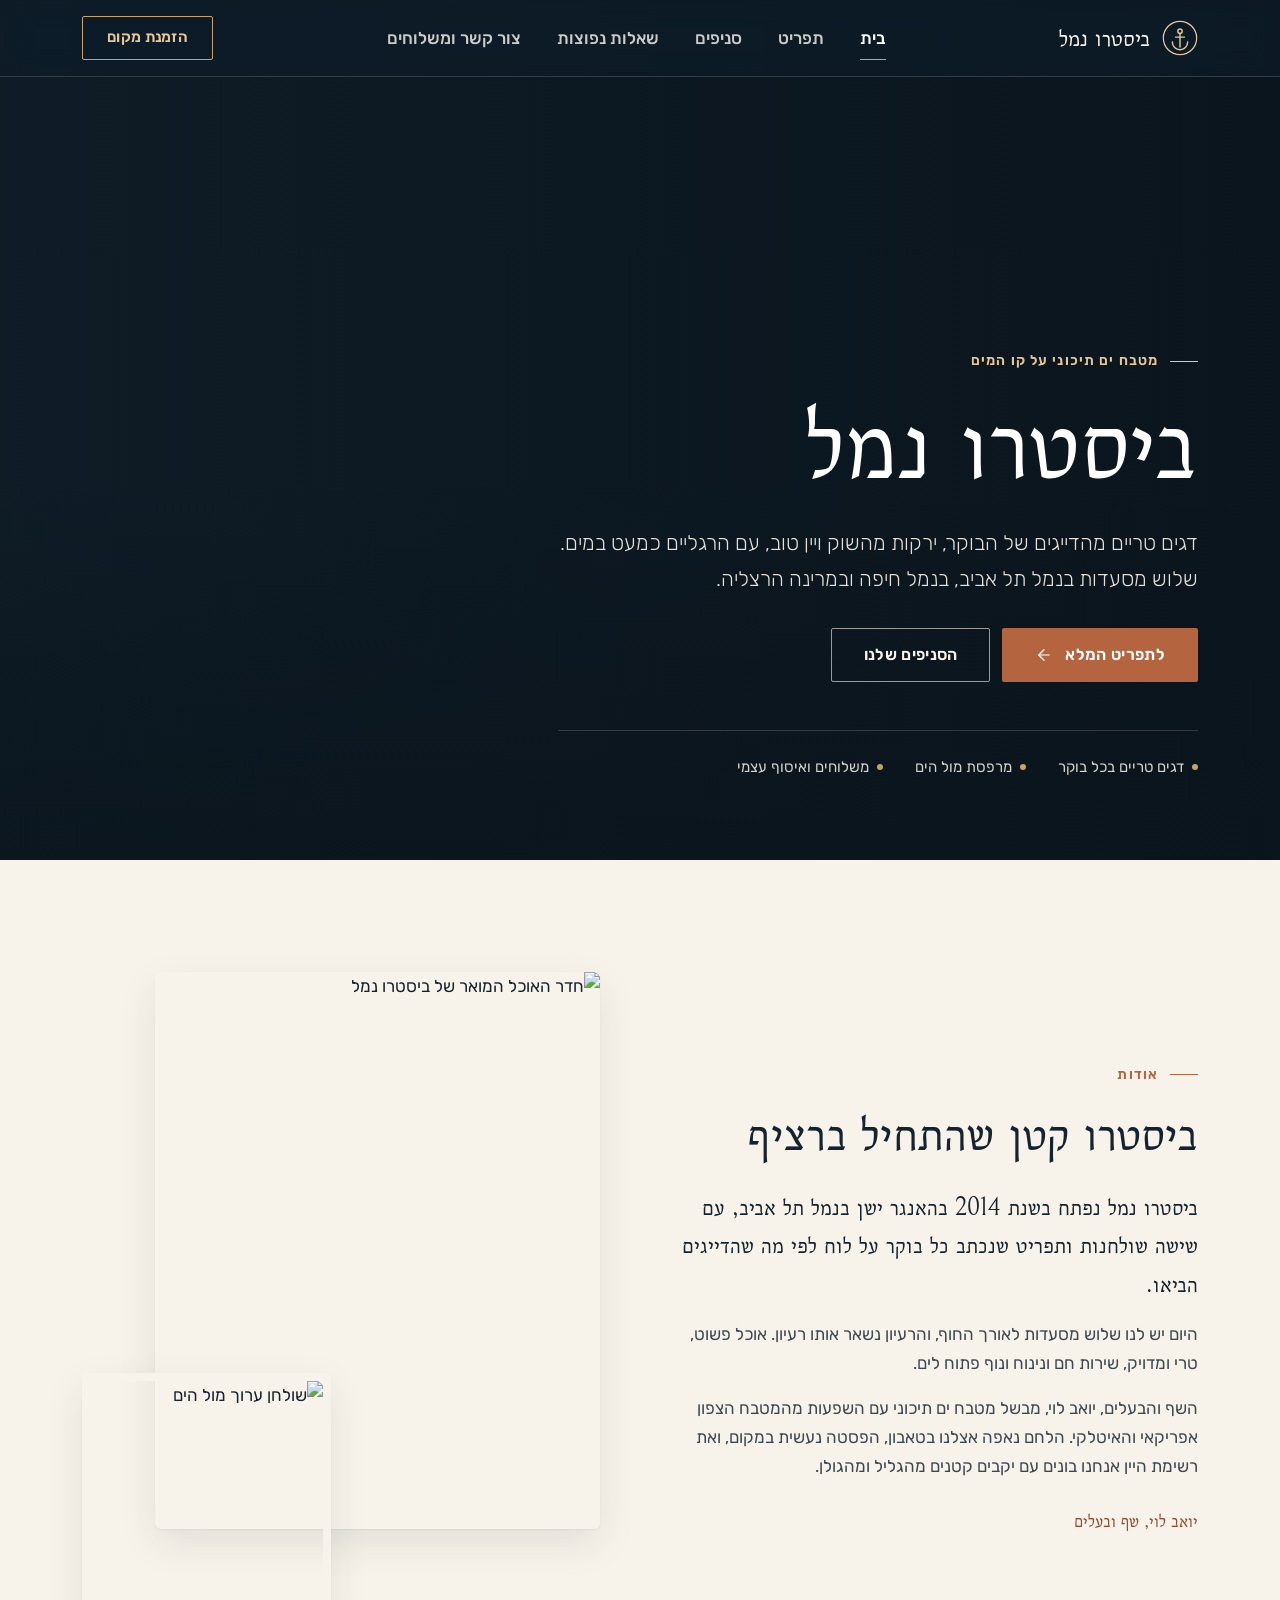
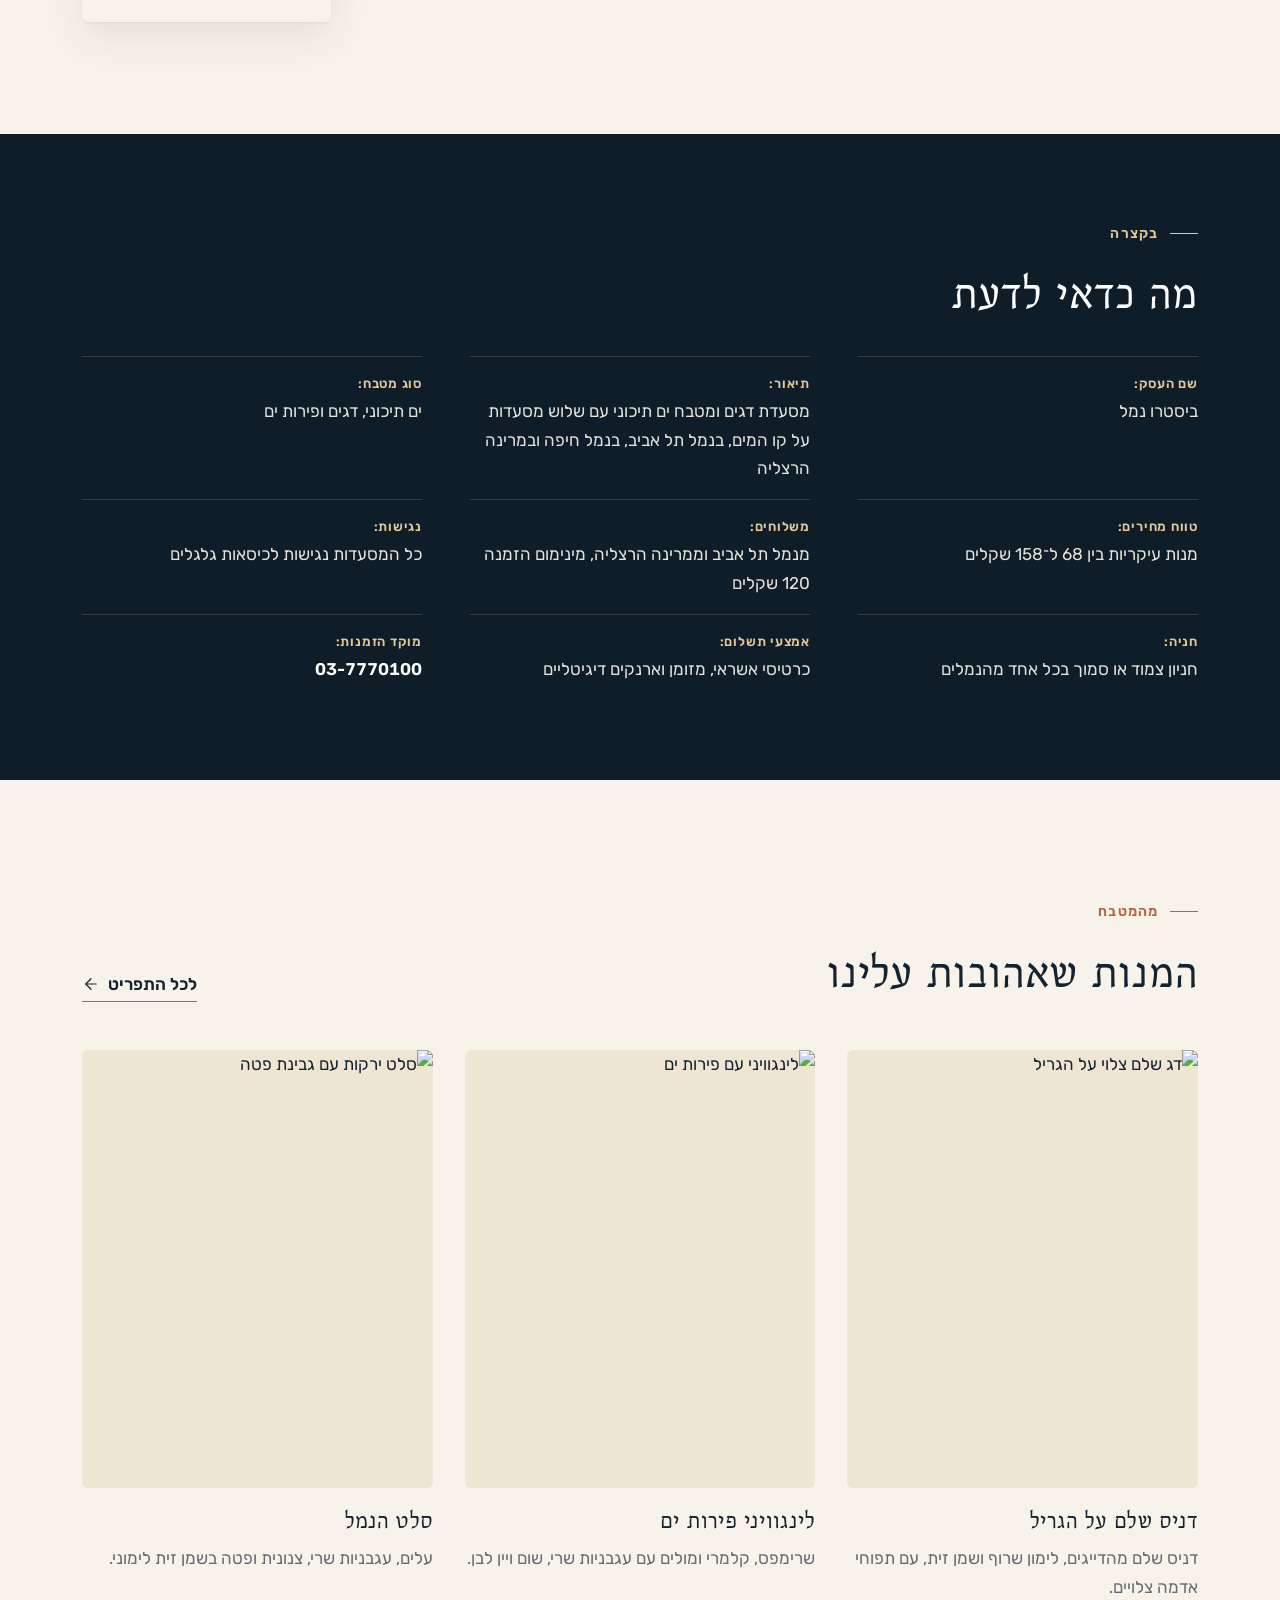
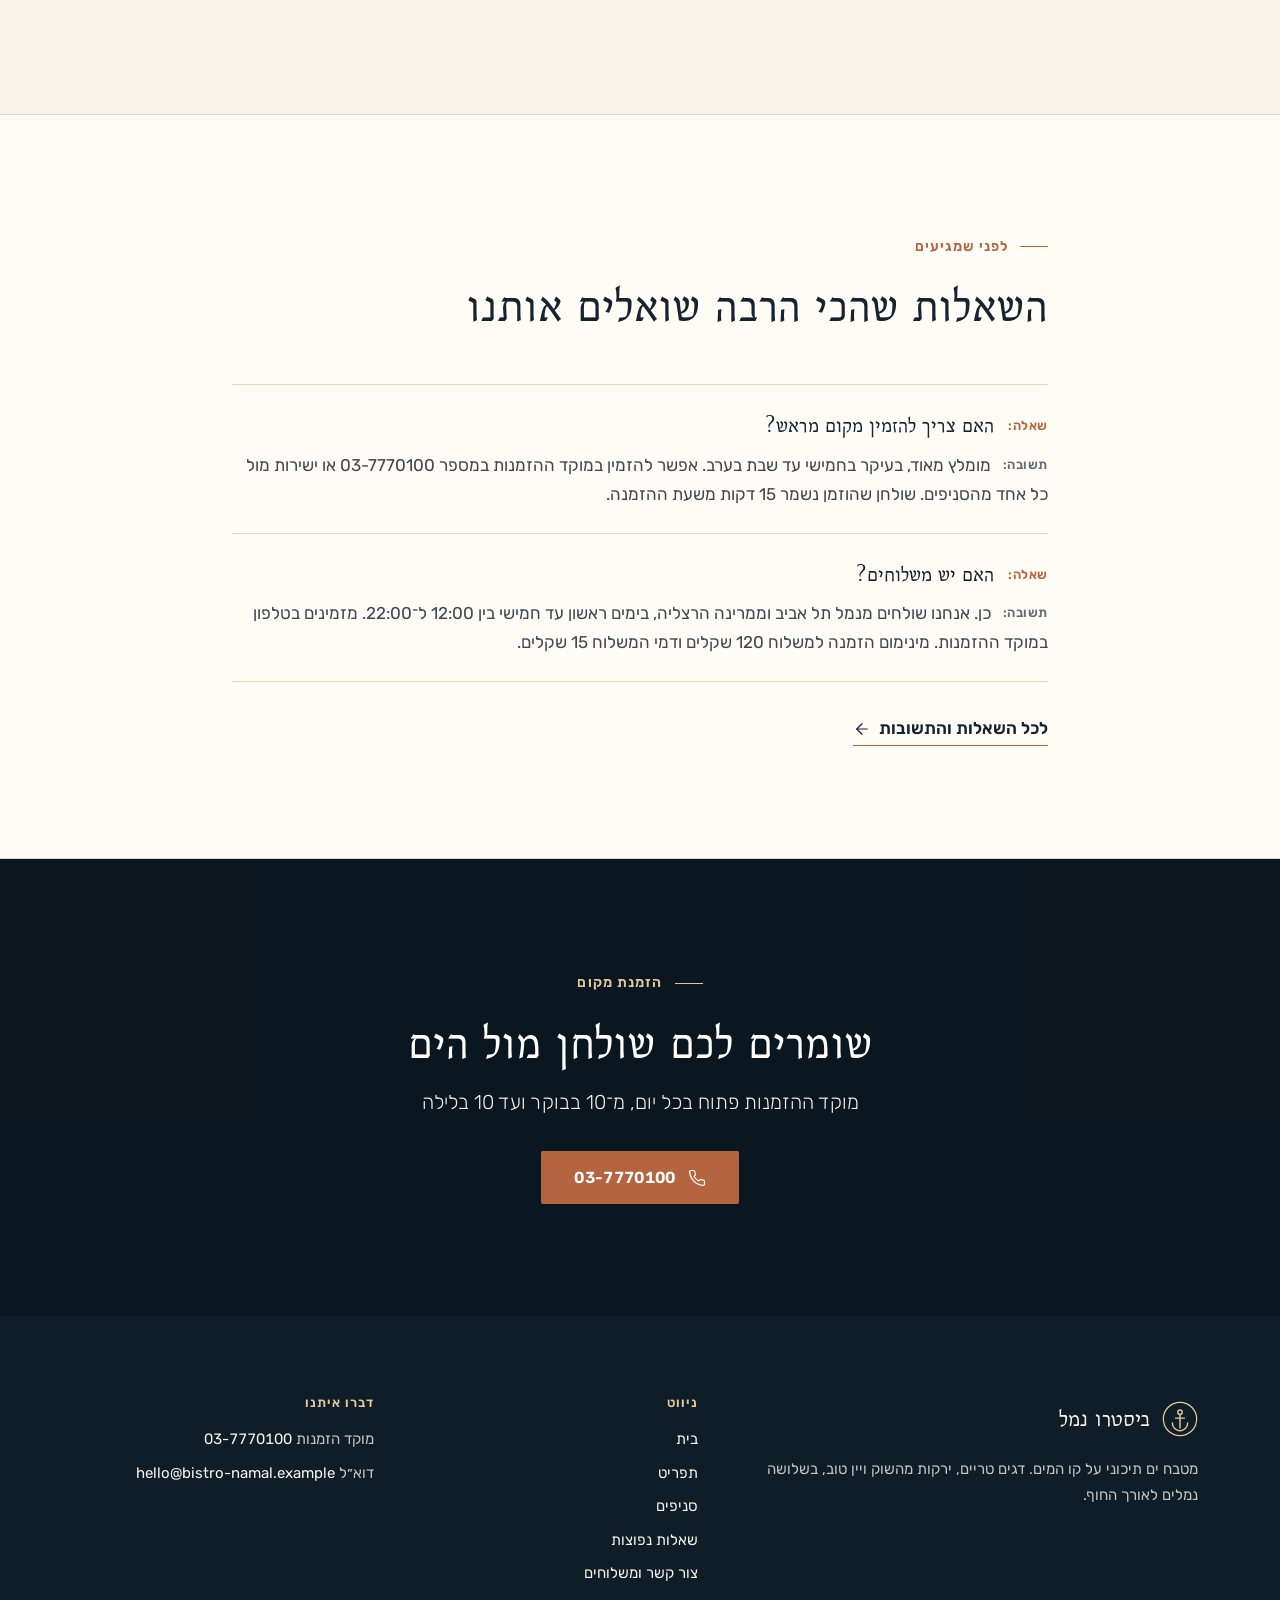
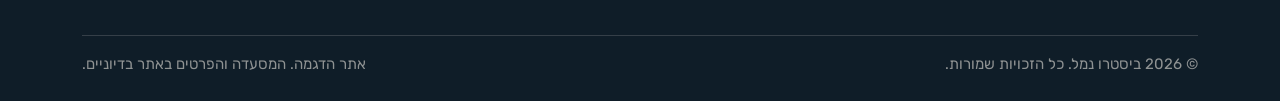
==== commit 595e3479: "Fonts: Bellefair headings + Rubik body (Shira's recommendation) Bellefair ships one weight, so headi" ====
--- a/index.html
+++ b/index.html
@@ -11,7 +11,7 @@
   <link rel="preconnect" href="https://fonts.googleapis.com">
   <link rel="preconnect" href="https://fonts.gstatic.com" crossorigin>
   <link rel="preconnect" href="https://images.unsplash.com">
-  <link href="https://fonts.googleapis.com/css2?family=Assistant:wght@300;400;600;700&amp;family=Frank+Ruhl+Libre:wght@400;500;700&amp;display=swap" rel="stylesheet">
+  <link href="https://fonts.googleapis.com/css2?family=Bellefair&amp;family=Rubik:wght@300..700&amp;display=swap" rel="stylesheet">
   <link rel="stylesheet" href="style.css">
   <link rel="preload" as="image" href="https://images.unsplash.com/photo-1586153464906-c4c3833ebe1e?auto=format&fit=crop&q=72&w=2000">
   <script type="application/ld+json">{"@context": "https://schema.org", "@type": "Restaurant", "name": "ביסטרו נמל", "description": "מסעדת דגים ומטבח ים תיכוני עם שלוש מסעדות על קו המים", "servesCuisine": ["ים תיכוני", "דגים ופירות ים"], "telephone": "+972-3-7770100", "email": "hello@bistro-namal.example", "priceRange": "₪₪", "acceptsReservations": true, "department": [{"@type": "Restaurant", "name": "סניף נמל תל אביב", "telephone": "03-7770101", "address": {"@type": "PostalAddress", "streetAddress": "האנגר 12, נמל תל אביב", "addressLocality": "תל אביב", "addressCountry": "IL"}}, {"@type": "Restaurant", "name": "סניף נמל חיפה", "telephone": "04-7770202", "address": {"@type": "PostalAddress", "streetAddress": "דרך העצמאות 54, חיפה", "addressLocality": "חיפה", "addressCountry": "IL"}}, {"@type": "Restaurant", "name": "סניף מרינה הרצליה", "telephone": "09-7770303", "address": {"@type": "PostalAddress", "streetAddress": "רציף 3, מרינה הרצליה", "addressLocality": "הרצליה", "addressCountry": "IL"}}]}</script>
--- a/style.css
+++ b/style.css
@@ -18,14 +18,14 @@
   --white: #ffffff;
 
   /* טיפוגרפיה */
-  --font-head: "Frank Ruhl Libre", "David Libre", serif;
-  --font-body: "Assistant", "Heebo", system-ui, sans-serif;
+  --font-head: "Bellefair", "Frank Ruhl Libre", serif;
+  --font-body: "Rubik", "Assistant", system-ui, sans-serif;
   --fs-sm: 0.9375rem;
   --fs-base: 1.0625rem;
   --fs-md: 1.25rem;
-  --fs-lg: 1.75rem;
-  --fs-xl: clamp(2rem, 4vw, 2.875rem);
-  --fs-hero: clamp(3.25rem, 9vw, 6.5rem);
+  --fs-lg: 2.05rem;
+  --fs-xl: clamp(2.35rem, 4.6vw, 3.375rem);
+  --fs-hero: clamp(3.5rem, 9.5vw, 7rem);
 
   /* ריווח (סקאלה של 4px) */
   --s1: 0.25rem;
@@ -94,7 +94,7 @@
 h3,
 h4 {
   font-family: var(--font-head);
-  font-weight: 500;
+  font-weight: 400;
   line-height: 1.15;
   color: var(--ink);
   margin: 0;
@@ -216,8 +216,8 @@
 
 .brand-name {
   font-family: var(--font-head);
-  font-size: 1.5rem;
-  font-weight: 500;
+  font-size: 1.65rem;
+  font-weight: 400;
   white-space: nowrap;
 }
 
@@ -252,7 +252,7 @@
   display: block;
   color: rgba(248, 243, 234, 0.82);
   text-decoration: none;
-  font-weight: 600;
+  font-weight: 500;
   padding: var(--s3) var(--s4);
   transition: color 0.2s var(--ease);
 }
@@ -334,7 +334,7 @@
   border-radius: 2px;
   font-family: var(--font-body);
   font-size: 1rem;
-  font-weight: 700;
+  font-weight: 600;
   letter-spacing: 0.02em;
   text-decoration: none;
   border: 1px solid transparent;
@@ -397,7 +397,7 @@
   display: inline-flex;
   align-items: center;
   gap: var(--s2);
-  font-weight: 700;
+  font-weight: 600;
   color: var(--ink);
   text-decoration: none;
   border-bottom: 1px solid var(--accent);
@@ -450,7 +450,7 @@
 .hero h1 {
   color: var(--white);
   font-size: var(--fs-hero);
-  font-weight: 500;
+  font-weight: 400;
   line-height: 1;
   margin-bottom: var(--s5);
 }
@@ -522,7 +522,7 @@
 
 .page-hero h1 {
   color: var(--white);
-  font-size: clamp(2.5rem, 6vw, 4.25rem);
+  font-size: clamp(2.8rem, 6.6vw, 4.75rem);
   margin-bottom: var(--s4);
 }
 
@@ -605,15 +605,15 @@
 
 .about-text .intro {
   font-family: var(--font-head);
-  font-size: 1.375rem;
-  line-height: 1.55;
+  font-size: 1.6rem;
+  line-height: 1.5;
   color: var(--ink);
 }
 
 .about-text .signature {
   margin-top: var(--s5);
   font-family: var(--font-head);
-  font-style: italic;
+  font-size: 1.25rem;
   color: var(--accent-dark);
 }
 
@@ -699,7 +699,7 @@
 
 .facts a {
   color: var(--white);
-  font-weight: 700;
+  font-weight: 600;
   text-decoration: none;
 }
 
@@ -739,7 +739,7 @@
 }
 
 .dish h3 {
-  font-size: 1.5rem;
+  font-size: 1.75rem;
   margin-bottom: var(--s2);
 }
 
@@ -761,7 +761,7 @@
 }
 
 .qa h3 {
-  font-size: 1.3125rem;
+  font-size: 1.5rem;
   line-height: 1.4;
   margin-bottom: var(--s2);
 }
@@ -773,7 +773,7 @@
 .qa-label {
   font-family: var(--font-body);
   font-size: 0.8125rem;
-  font-weight: 700;
+  font-weight: 600;
   letter-spacing: 0.04em;
   color: var(--accent);
   margin-inline-end: var(--s2);
@@ -938,7 +938,6 @@
   margin-top: var(--s1);
   color: var(--muted);
   font-size: var(--fs-sm);
-  font-style: italic;
 }
 
 .menu-list {
@@ -967,8 +966,8 @@
 
 .item-name {
   font-family: var(--font-head);
-  font-size: 1.25rem;
-  font-weight: 500;
+  font-size: 1.45rem;
+  font-weight: 400;
   color: var(--ink);
 }
 
@@ -981,8 +980,8 @@
 
 .item-price {
   font-family: var(--font-head);
-  font-size: 1.25rem;
-  font-weight: 500;
+  font-size: 1.45rem;
+  font-weight: 400;
   color: var(--accent-dark);
   white-space: nowrap;
   font-variant-numeric: tabular-nums;
@@ -997,7 +996,7 @@
 .tag {
   display: inline-block;
   font-size: 0.75rem;
-  font-weight: 700;
+  font-weight: 600;
   line-height: 1;
   padding: 4px 8px;
   border-radius: 2px;
@@ -1136,7 +1135,7 @@
   background: rgba(15, 29, 40, 0.78);
   color: var(--cream);
   font-size: 0.8125rem;
-  font-weight: 700;
+  font-weight: 600;
   letter-spacing: 0.04em;
   padding: 4px 12px;
   border-radius: 2px;
@@ -1162,8 +1161,8 @@
 
 .branch-facts .b-name {
   font-family: var(--font-head);
-  font-size: 1.75rem;
-  font-weight: 500;
+  font-size: 2rem;
+  font-weight: 400;
   line-height: 1.2;
   color: var(--ink);
   margin-bottom: var(--s3);
@@ -1195,14 +1194,14 @@
   content: attr(data-k);
   display: block;
   font-size: 0.75rem;
-  font-weight: 700;
+  font-weight: 600;
   letter-spacing: 0.06em;
   color: var(--muted);
   line-height: 1.5;
 }
 
 .branch-facts .v a {
-  font-weight: 700;
+  font-weight: 600;
   text-decoration: none;
 }
 
@@ -1375,7 +1374,7 @@
 .contact-card .big {
   font-family: var(--font-head);
   font-size: 2.5rem;
-  font-weight: 500;
+  font-weight: 400;
   color: var(--white);
   text-decoration: none;
   font-variant-numeric: tabular-nums;
@@ -1396,7 +1395,7 @@
 
 .contact-card .mail {
   font-size: 1.125rem;
-  font-weight: 700;
+  font-weight: 600;
   text-decoration: none;
 }
 
@@ -1419,7 +1418,7 @@
 }
 
 .phone-list a {
-  font-weight: 700;
+  font-weight: 600;
   text-decoration: none;
 }
 
@@ -1455,7 +1454,7 @@
 }
 
 .zone h3 {
-  font-size: 1.25rem;
+  font-size: 1.45rem;
   margin-bottom: var(--s3);
 }
 
@@ -1490,7 +1489,7 @@
 }
 
 .info-list .k {
-  font-weight: 700;
+  font-weight: 600;
   color: var(--ink);
 }
 
@@ -1535,7 +1534,7 @@
   color: var(--brass-light);
   font-family: var(--font-body);
   font-size: 0.8125rem;
-  font-weight: 700;
+  font-weight: 600;
   letter-spacing: 0.08em;
   margin-bottom: var(--s4);
 }
